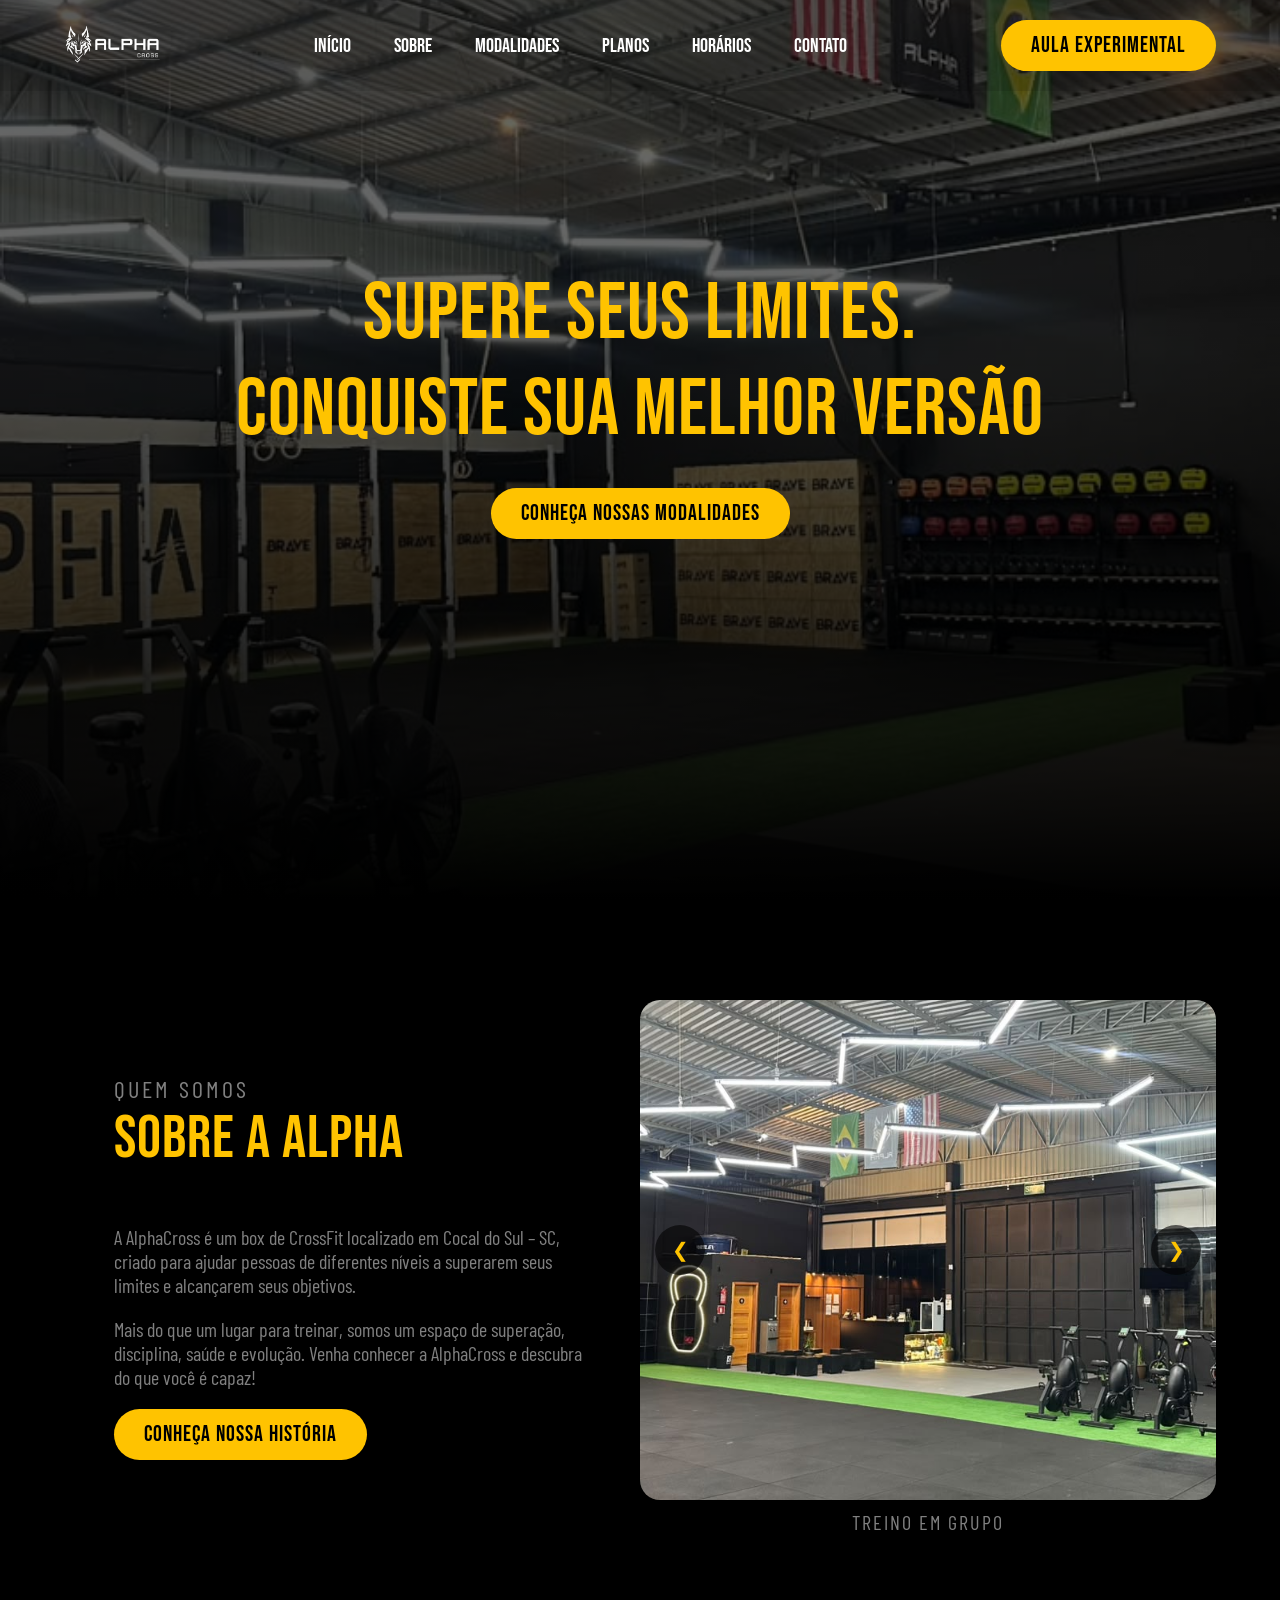
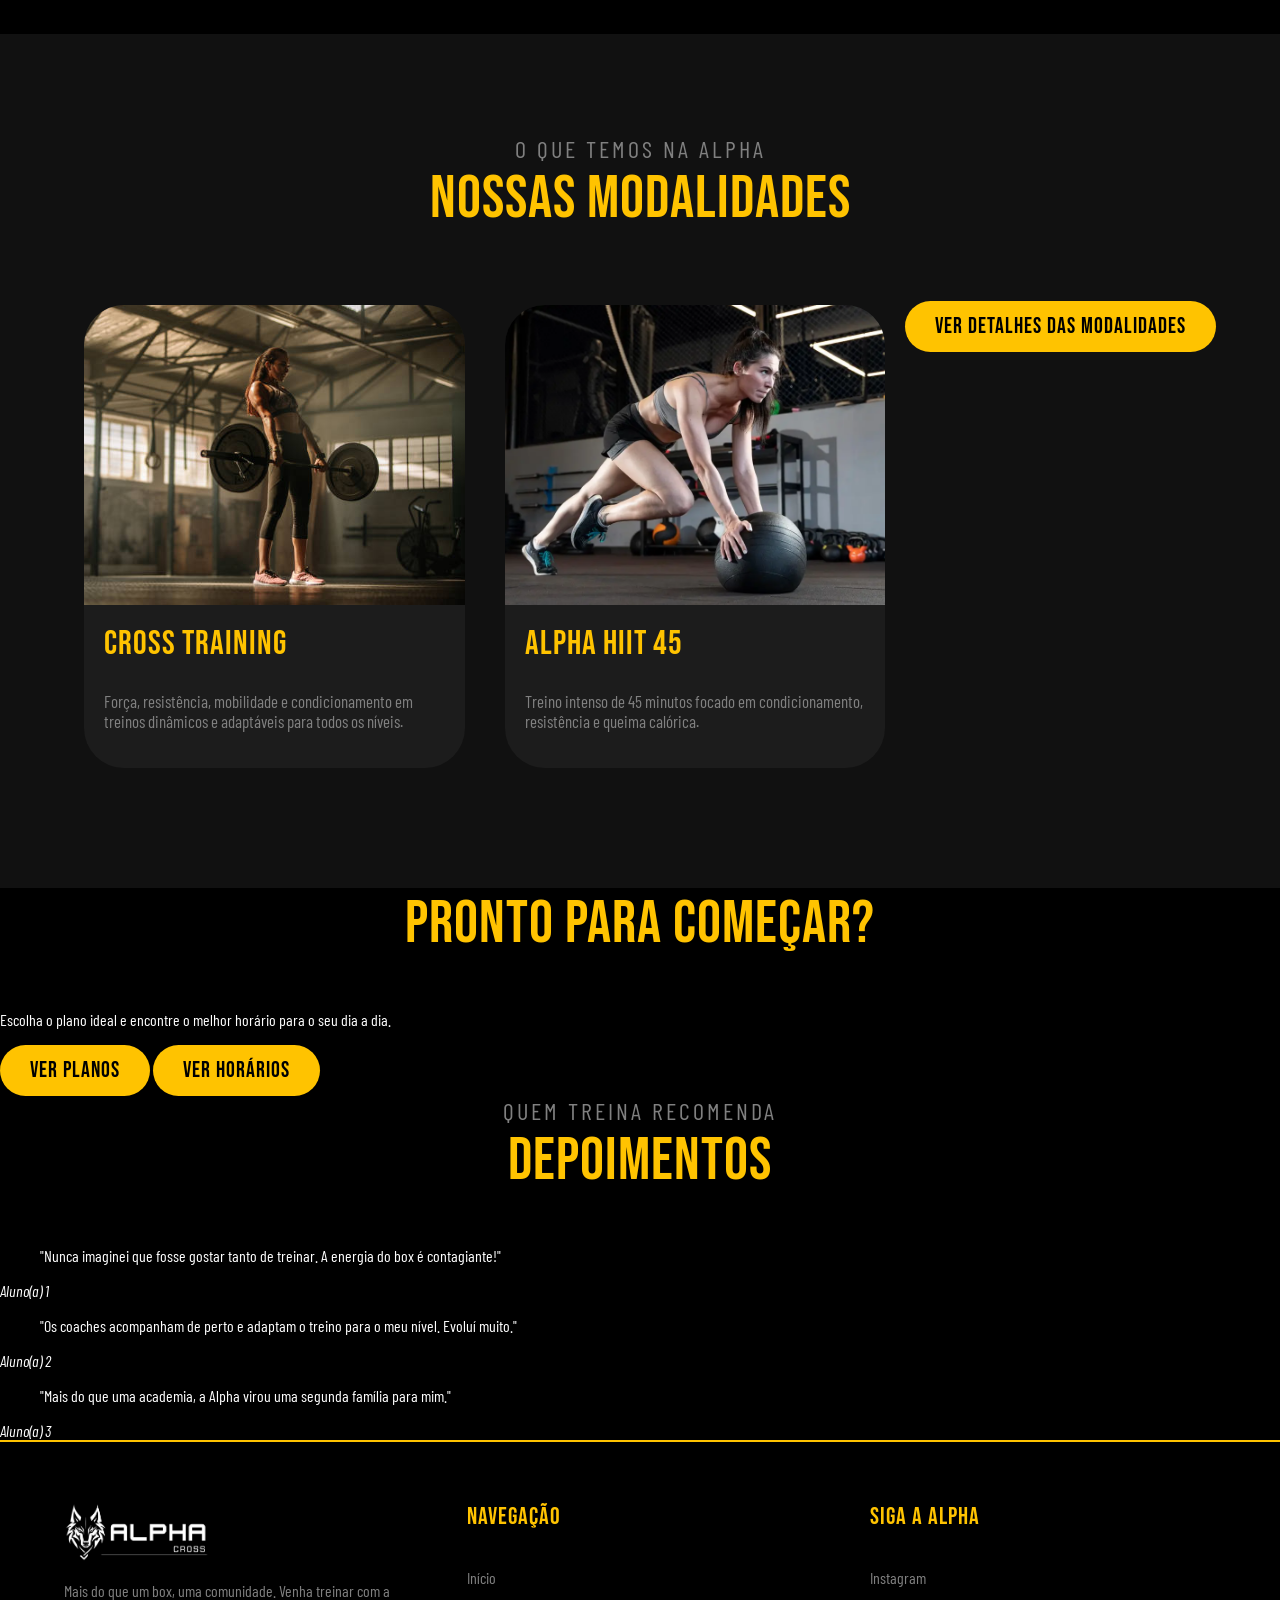
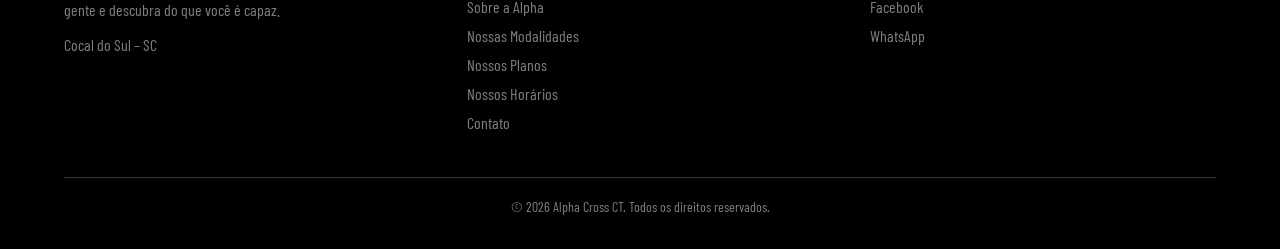
==== index.html @ 64b94502 "Atualização e criação das paginas HTML Atualização e criação das paginas HTML" ====
<!DOCTYPE html>
<html lang="pt-BR">
    <head>
        <!-- ALTERAÇÃO: charset passou a ser a 1ª linha do head, o navegador precisa saber a codificação antes de ler qualquer texto -->
        <meta charset="UTF-8">
        <!-- ALTERAÇÃO: viewport adicionado, sem ele o celular finge ser uma tela de computador e o @media não funciona -->
        <meta name="viewport" content="width=device-width, initial-scale=1.0">
        <title>Alpha Cross CT</title>
        <meta name="author" content="Jonathan Jesus, Cassio , Laura">
        <meta name="description" content="Site Alpha Cross">
        <link rel="icon" href="img/favicon-16x16.png" type="image/x-icon">
        <!-- ALTERAÇÃO: link do Google Fonts adicionado, antes as fontes Barlow Condensed e Bebas Neue não eram carregadas -->
        <link href="https://fonts.googleapis.com/css2?family=Barlow+Condensed:wght@400;600;700&family=Bebas+Neue&display=swap" rel="stylesheet">
        <!-- ALTERAÇÃO: style.css (comum a todas as páginas) + index.css (só desta página), os dois na pasta css/ -->
        <link rel="stylesheet" href="css/style.css">
        <link rel="stylesheet" href="css/index.css">
    </head>
    <body>
        <!-- ALTERAÇÃO: o header e o footer são iguais em todas as páginas (só muda a classe "ativo" no menu).
             Quando mudar algo neles, tem que mudar em todos os arquivos .html -->
        <header>
            <!-- ALTERAÇÃO: href="" trocado por index.html (link vazio só recarregava a página) e alt preenchido para acessibilidade -->
            <a href="index.html"><img src="img/logo-alpha-cross-branca.png" alt="Logo Alpha Cross"></a>
            <!-- ALTERAÇÃO: botão do menu hambúrguer (&#9776; é o símbolo ☰). Só aparece no celular, quem abre e fecha o menu é o js/script.js -->
            <button id="btnMenu">&#9776;</button>
            <!-- ALTERAÇÃO: os links agora levam para as páginas separadas (antes eram #sobre, #planos... na mesma página) -->
            <nav>
                <a href="index.html" class="ativo">Início</a>
                <a href="sobre.html">Sobre</a>
                <a href="modalidades.html">Modalidades</a>
                <a href="planos.html">Planos</a>
                <a href="horarios.html">Horários</a>
                <a href="contato.html">Contato</a>
            </nav>
            <!-- ALTERAÇÃO: adicionada a classe "botao" para todos os botões do site terem o mesmo visual -->
            <a id="chamada1" class="botao" href="https://wa.me/5548999415643" target="_blank">Aula experimental</a>
        </header>
        <main>
            <section id="topo">
                <h1>Supere seus limites.<br>Conquiste sua melhor versão</h1>
                <!-- ALTERAÇÃO: href="" trocado pela página de modalidades e adicionada a classe "botao" -->
                <a class="botao" href="modalidades.html">Conheça nossas modalidades</a>
            </section>

            <section id="sobre">
                <article>
                    <!-- ALTERAÇÃO: <a> sem href virou <span>, link que não leva a lugar nenhum é erro de semântica -->
                    <span class="sub">Quem Somos</span>
                    <h2 class="titulo">Sobre a Alpha</h2>
                    <p>A AlphaCross é um box de CrossFit localizado em Cocal do Sul – SC, criado para ajudar pessoas de diferentes níveis a superarem seus limites e alcançarem seus objetivos.</p>
                    <p>Mais do que um lugar para treinar, somos um espaço de superação, disciplina, saúde e evolução. Venha conhecer a AlphaCross e descubra do que você é capaz!</p>
                    <!-- ALTERAÇÃO: na página inicial fica só um resumo, o botão leva para a página completa do Sobre -->
                    <a class="botao" href="sobre.html">Conheça nossa história</a>
                </article>
                <!-- ALTERAÇÃO: carrossel virou <figure> (tag semântica para imagens) e passou a ser controlado pelo js/carrossel.js.
                     Agora tem uma imagem só (moldura), que o JS troca, botões de voltar/avançar e uma legenda (figcaption) -->
                <figure id="carrossel">
                    <img id="moldura" src="img/fotos-box/imagem3.jpeg" alt="Foto do box Alpha Cross">
                    <button id="btnVoltar">&#10094;</button>
                    <button id="btnAvancar">&#10095;</button>
                    <figcaption id="legenda">Treino em grupo</figcaption>
                </figure>
            </section>

            <!-- ALTERAÇÃO: classes "grade" (cards lado a lado) e "cinza" (fundo alternado), que ficam no style.css -->
            <section id="modalidades" class="grade cinza">
                <span class="sub">O que temos na Alpha</span>
                <h2 class="titulo">Nossas Modalidades</h2>
                <!-- ALTERAÇÃO: cada card virou <article class="card"> direto dentro da section (antes era article > section).
                     O article é um conteúdo independente, então é a tag certa para cada card -->
                <article class="card">
                    <img src="img/fotos-teste/CrossFit.jpg" alt="Aula de Cross Training">
                    <!-- ALTERAÇÃO: corrigido "CrossTraning" para "Cross Training" -->
                    <h3>Cross Training</h3>
                    <p>Força, resistência, mobilidade e condicionamento em treinos dinâmicos e adaptáveis para todos os níveis.</p>
                </article>
                <article class="card">
                    <img src="img/fotos-teste/CrossTraining.webp" alt="Aula de Alpha Hiit 45">
                    <!-- ALTERAÇÃO: nome padronizado como "Alpha Hiit 45" (estava "Hit 45", "Hiit 45" e "CrossHit") - confirmar com os donos -->
                    <h3>Alpha Hiit 45</h3>
                    <p>Treino intenso de 45 minutos focado em condicionamento, resistência e queima calórica.</p>
                </article>
                <!-- ALTERAÇÃO: botão para a página completa de modalidades -->
                <p><a class="botao" href="modalidades.html">Ver detalhes das modalidades</a></p>
            </section>

            <!-- ALTERAÇÃO: as seções completas de Planos e Horários foram para planos.html e horarios.html.
                 Aqui ficou só uma chamada com botões para essas páginas -->
            <section id="chamada">
                <h2 class="titulo">Pronto para começar?</h2>
                <p>Escolha o plano ideal e encontre o melhor horário para o seu dia a dia.</p>
                <a class="botao" href="planos.html">Ver planos</a>
                <a class="botao botao-borda" href="horarios.html">Ver horários</a>
            </section>

            <!-- ALTERAÇÃO: seção nova de depoimentos de alunos (textos provisórios, trocar pelos reais).
                 <blockquote> é a tag semântica para citação, e <cite> para o autor da citação -->
            <section id="depoimentos" class="grade cinza">
                <span class="sub">Quem treina recomenda</span>
                <h2 class="titulo">Depoimentos</h2>
                <article class="card">
                    <blockquote>"Nunca imaginei que fosse gostar tanto de treinar. A energia do box é contagiante!"</blockquote>
                    <cite>Aluno(a) 1</cite>
                </article>
                <article class="card">
                    <blockquote>"Os coaches acompanham de perto e adaptam o treino para o meu nível. Evoluí muito."</blockquote>
                    <cite>Aluno(a) 2</cite>
                </article>
                <article class="card">
                    <blockquote>"Mais do que uma academia, a Alpha virou uma segunda família para mim."</blockquote>
                    <cite>Aluno(a) 3</cite>
                </article>
            </section>
        </main>
        <!-- ALTERAÇÃO: footer reorganizado em 3 colunas (section) + linha de direitos autorais.
             Os article viraram section porque são partes do rodapé, e não conteúdos independentes -->
        <footer>
            <section>
                <!-- ALTERAÇÃO: a <img> estava vazia, agora mostra a logo -->
                <img src="img/logo-alpha-cross-branca.png" alt="Logo Alpha Cross">
                <!-- ALTERAÇÃO: texto provisório no lugar de "Mensagem do Box", trocar depois pelo texto dos donos -->
                <p>Mais do que um box, uma comunidade. Venha treinar com a gente e descubra do que você é capaz.</p>
                <p>Cocal do Sul – SC</p>
            </section>
            <section>
                <nav>
                    <h4>Navegação</h4>
                    <!-- ALTERAÇÃO: links apontando para as páginas separadas -->
                    <a href="index.html">Início</a>
                    <a href="sobre.html">Sobre a Alpha</a>
                    <a href="modalidades.html">Nossas Modalidades</a>
                    <a href="planos.html">Nossos Planos</a>
                    <a href="horarios.html">Nossos Horários</a>
                    <a href="contato.html">Contato</a>
                </nav>
            </section>
            <section>
                <h4>Siga a Alpha</h4>
                <a href="https://www.instagram.com/alphacross_ct/" target="_blank">Instagram</a>
                <!-- ALTERAÇÃO: adicionado target="_blank" no Facebook e no WhatsApp para abrirem em nova aba, igual ao Instagram -->
                <a href="https://www.facebook.com/profile.php?id=61576485325156" target="_blank">Facebook</a>
                <a href="https://wa.me/5548999415643" target="_blank">WhatsApp</a>
            </section>
            <!-- ALTERAÇÃO: linha de direitos autorais no final do site -->
            <p id="copyright">&copy; 2026 Alpha Cross CT. Todos os direitos reservados.</p>
        </footer>
        <!-- ALTERAÇÃO: scripts colocados no final do body para o HTML carregar antes do JS.
             script.js = funções de todas as páginas (menu e header) / carrossel.js = só desta página -->
        <script src="js/script.js"></script>
        <script src="js/carrossel.js"></script>
    </body>
</html>
---- css/style.css ----
@charset "utf-8";

/* ALTERAÇÃO (geral): a cor "yellow" (amarelo puro, cor de marca-texto) foi trocada
   em todo o arquivo por #FFC300, um amarelo-ouro que passa um visual mais profissional */

* {
    box-sizing: border-box;/* Faz o padding e a borda ficarem DENTRO da largura definida,
   evitando que os elementos passem do tamanho da tela */
}

body{
    background-color: black;
    color: white;
    /* ALTERAÇÃO: a fonte foi declarada só aqui no body (antes era repetida no h2, h3, a e p).
       Os elementos filhos herdam a fonte do pai, então basta declarar uma vez */
    font-family: "Barlow Condensed", sans-serif;
    margin: 0; /* ALTERAÇÃO: tira a margem branca que o navegador coloca em volta da página */
}

/* ALTERAÇÃO: títulos passaram a usar a Bebas Neue (fonte de título) e os textos continuam
   com a Barlow Condensed. É a combinação clássica de sites de academia */
h1, h2, h3, h4 {
    font-family: "Bebas Neue", sans-serif;
    font-weight: normal; /* a Bebas Neue já é grossa, o negrito padrão dos títulos deixaria borrada */
    letter-spacing: 1px;
}

header {
    position: fixed;
    top: 0;
    width: 100%;
    z-index: 1000;   /* fica por cima dos outros elementos */
    background-color: rgba(0,0,0, 0.1);
    display: flex;
    justify-content: space-between;/* joga o 1º item na esquerda, o último na direita e o do meio no centro */
    padding: 20px 5%;
    align-items: center;
    /* ALTERAÇÃO: o "animation-timeline: scroll()" foi removido porque não funciona no Firefox.
       Agora o js/script.js coloca a classe "rolando" quando a página desce,
       e o transition faz o fundo escurecer suavemente (em 0.3 segundos) */
    transition: background-color 0.3s;
}
/* ALTERAÇÃO: classe colocada pelo JS quando a página é rolada (substitui o @keyframes header-some) */
header.rolando {
    background-color: rgba(0,0,0, 0.9);   /* fundo quase preto (90%) */
}
header img {
    height: 40px;
    width: auto;
}
header nav a {
    text-decoration: none;
    font-family: "Bebas Neue", sans-serif;
    font-size: 20px;
    color: white;
    padding-left: 20px;
    padding-right: 20px;
}
/* ALTERAÇÃO: link do menu fica amarelo ao passar o mouse */
header nav a:hover {
    color: #FFC300;
}
/* ALTERAÇÃO: botão do menu hambúrguer, escondido no computador (só aparece no @media do celular) */
#btnMenu {
    display: none;
    background: none;
    border: none;
    color: #FFC300;
    font-size: 30px;
    cursor: pointer;
}

h1 {
    font-size: 80px; /* ALTERAÇÃO: era 50px, pequeno demais para o título principal */
    text-transform: uppercase;   /* deixa tudo em maiúsculo */
    color: #FFC300;
    margin-bottom: 30px;
}
.sub {
    display: block; /* ALTERAÇÃO: o span ocupa a linha inteira, para poder ser centralizado */
    text-align: center; /* ALTERAÇÃO: títulos das seções centralizados, antes cada seção tinha um alinhamento */
    font-size: 24px;
    color: gray; /* ALTERAÇÃO: subtítulo em cinza para não competir com o título amarelo */
    text-transform: uppercase;
    letter-spacing: 3px;
}
.titulo{
    text-align: center; /* ALTERAÇÃO: títulos das seções centralizados */
    font-size: 60px;
    text-transform: uppercase;   /* deixa tudo em maiúsculo */
    color: #FFC300;
    margin-top: 0;
}
.lema {
    display: block;              /* fica sozinho na linha */
    color: gray;
    text-transform: uppercase;
    letter-spacing: 2px;         /* espaço entre as letras */
}

/* ALTERAÇÃO: classe única para TODOS os botões do site. Substitui o .acao, o #chamada1,
   o "#topo a" e o "#sobre article a:last-child", que tinham tamanhos e cantos diferentes */
.botao {
    display: inline-block;
    background-color: #FFC300;
    color: black;
    font-family: "Bebas Neue", sans-serif;
    font-size: 22px;
    letter-spacing: 1px;
    text-decoration: none;
    padding: 12px 30px;
    border-radius: 30px;
    transition: background-color 0.3s; /* a cor muda suavemente no hover */
}
.botao:hover {
    background-color: white;
}

#topo{
    padding-top: 200px;   /* empurra só o texto, a foto começa lá em cima */
    /* ALTERAÇÃO: o "../" foi adicionado porque o CSS agora está na pasta css/, então precisa sair dela para achar a pasta img/ */
    background-image: linear-gradient(rgba(0, 0, 0, 0.6) 30%, rgba(0, 0, 0, 1)), url(../img/fotos-box/imagem1.jpeg);
    background-size: cover;        /* a imagem cobre a seção toda */
    background-position: center;   /* centraliza a imagem */
    background-repeat: no-repeat;  /* não repete a imagem */
    height: 100vh;                 /* seção com a altura da tela inteira */

    text-align: center;
}

#sobre {
    padding: 100px 5%;
    flex-direction: row;
    display: flex;
    justify-content: space-around;
    align-items: center; /* ALTERAÇÃO: texto e carrossel ficam alinhados pelo meio */
    background-color: black;
}
#sobre article p{
    font-size: 20px;
    color: gray;
}
/* ALTERAÇÃO: no Sobre o título fica à esquerda, porque o texto está em coluna ao lado do carrossel */
#sobre .sub, #sobre .titulo {
    text-align: left;
}
#sobre article {
    width: 50%;
    padding: 50px 50px;
}

/* ALTERAÇÃO: carrossel refeito, a troca das fotos agora é feita no js/carrossel.js
   (antes era só CSS, com overflow-x e scroll-snap) */
#carrossel{
    width: 50%;
    margin: 0;              /* a tag figure vem com margem por padrão, aqui tiramos */
    position: relative;     /* serve de referência para posicionar os botões em cima da foto */
}
#moldura {
    width: 100%;
    height: 500px;
    object-fit: cover;  /* a imagem cobre o espaço definido, cortando o que passar */
    border-radius: 20px;
    display: block;     /* tira o espacinho que fica embaixo da imagem */
}
#carrossel button {
    position: absolute;     /* o botão "flutua" em cima da foto */
    top: 250px;             /* metade da altura da foto (500px / 2) */
    margin-top: -25px;      /* sobe metade da altura do botão, para ficar bem no meio */
    width: 50px;
    height: 50px;
    border: none;
    border-radius: 50%;     /* deixa o botão redondo */
    background-color: rgba(0, 0, 0, 0.6);
    color: #FFC300;
    font-size: 20px;
    cursor: pointer;        /* mostra a "mãozinha" ao passar o mouse */
}
#carrossel button:hover {
    background-color: #FFC300;
    color: black;
}
#btnVoltar {
    left: 15px;
}
#btnAvancar {
    right: 15px;
}
#legenda {
    text-align: center;
    color: gray;
    font-size: 20px;
    text-transform: uppercase;
    letter-spacing: 2px;
    padding-top: 10px;
}

/* ALTERAÇÃO: Modalidades e Planos: os cards (article) ficam lado a lado direto dentro da section.
   O flex-wrap deixa quebrar a linha, e o subtítulo e o título ocupam 100% da largura
   para ficarem sozinhos em cima dos cards (mesma ideia usada em #horarios) */
#modalidades, #planos {
    display: flex;
    flex-wrap: wrap;
    justify-content: space-around;
}
#modalidades .sub, #modalidades .titulo,
#planos .sub, #planos .titulo {
    width: 100%;
}

/* ALTERAÇÃO: efeito de hover nos cards, o card sobe 5px quando o mouse passa por cima.
   O transition faz o movimento ser suave em vez de "pular" */
#modalidades article, #planos article {
    transition: transform 0.3s;
}
#modalidades article:hover, #planos article:hover {
    transform: translateY(-5px);
}

#modalidades {
    padding: 100px 5%;
    background-color: #111; /* ALTERAÇÃO: seções alternam entre preto e cinza escuro para separar visualmente */
    color: white;
}
#modalidades article {
    margin: 20px;
    background-color: #1c1c1c;
    border-radius: 40px;
    flex: 1; /*Faz os cards ficarem do mesmo tamanho*/
    overflow: hidden;   /* corta a foto nos cantos arredondados do card */
}
#modalidades article h3{
    font-size: 34px;
    color: #FFC300;
    padding: 5px 20px;
    margin: 10px 0 0 0;
}
#modalidades article p {
    font-size: 17px;
    color: gray;
    padding: 5px 20px 20px 20px;
}
#modalidades article img{
    width: 100%;
    height: 300px;
    object-fit: cover; /* ALTERAÇÃO: as duas fotos ficam com a mesma altura, cortando o excesso */
}
#planos {
    padding: 100px 5%;
    background-color: black;
}
#planos article {
    margin: 10px;
    background-color: #1c1c1c;
    border-radius: 40px;
    flex: 1; /*Faz os cards ficarem do mesmo tamanho*/
    text-align: center;
    padding-bottom: 20px;
}
#planos article h3 {
    font-size: 34px;
    color: #FFC300;
    padding: 5px 20px ;
    border: 1px solid #FFC300;
    border-radius: 20px;
    margin: 20px;
}
#planos article p {
    font-size: 17px;
    padding: 5px 20px;
}
#horarios {
    padding: 100px 5%;
    background-color: #111; /* ALTERAÇÃO: seções alternam entre preto e cinza escuro */
}
#horarios article{
    display: flex;
    flex-wrap:wrap;
}
/* ALTERAÇÃO: seletor trocado de h2 para h3, acompanhando a correção dos títulos no HTML */
#horarios article h3{
    width: 100%;
    font-size: 34px;
    color: #FFC300;
    text-align: center;
}
#horarios article section{
    flex-direction:column;
    text-align: center;
    margin: 10px auto;
    width: 40%;
    height: 200px;
    border: 2px solid #FFC300;
    border-radius: 20px;
}
#horarios article section ul {
    list-style: none;
    padding: 0;
}

/* ALTERAÇÃO: estilo do rodapé (antes não tinha nenhum). 3 colunas lado a lado + linha de direitos */
footer {
    display: flex;
    flex-wrap: wrap;
    justify-content: space-between;
    padding: 60px 5% 20px 5%;
    background-color: black;
    border-top: 2px solid #FFC300;
}
footer section {
    width: 30%;
}
footer img {
    height: 60px;
    width: auto;
}
footer p {
    color: gray;
}
footer h4 {
    font-size: 24px;
    color: #FFC300;
    margin-top: 0;
}
footer a {
    display: block; /* cada link em uma linha */
    color: gray;
    text-decoration: none;
    padding: 5px 0;
}
footer a:hover {
    color: #FFC300;
}
#copyright {
    width: 100%;           /* ocupa a linha toda, ficando embaixo das 3 colunas */
    text-align: center;
    font-size: 14px;
    border-top: 1px solid #333;
    padding-top: 20px;
    margin-top: 40px;
}

/* Tablet
@media (max-width: 1024px) {
     seu código aqui
}

 Smartphone
@media (max-width: 480px) {
    seu código aqui
} */

@media screen and (max-width: 600px) {
    /* ALTERAÇÃO: removido o "body { background: yellow }", que era sobra de teste */

    /* ALTERAÇÃO: o header não vira mais coluna (cobria metade da tela).
       Agora fica logo na esquerda e botão ☰ na direita, e o menu abre por baixo */
    #btnMenu {
        display: block;
    }
    #chamada1 {
        display: none; /* esconde o botão "Aula experimental" para caber no celular */
    }
    header nav {
        display: none; /* menu escondido até clicar no ☰ */
        position: absolute;
        top: 100%;     /* começa logo abaixo do header */
        left: 0;
        width: 100%;
        background-color: rgba(0, 0, 0, 0.95);
        flex-direction: column;
        align-items: center;
        padding: 10px 0;
    }
    /* classe colocada pelo js/script.js quando clica no ☰ */
    header nav.aberto {
        display: flex;
    }
    header nav a {
        padding: 10px;
    }

    /* ALTERAÇÃO: ajustes básicos para o celular (os ajustes completos ficam para a etapa de responsividade) */
    h1 {
        font-size: 50px;
    }
    .titulo {
        font-size: 45px;
    }
    #sobre {
        flex-direction: column; /* texto em cima, carrossel embaixo */
    }
    #sobre article, #carrossel {
        width: 100%;
        padding: 0;
    }
    #modalidades article, #planos article {
        flex-basis: 100%; /* um card por linha */
    }
    #horarios article section {
        width: 100%;
    }
    footer section {
        width: 100%;
        margin-bottom: 20px;
    }
}
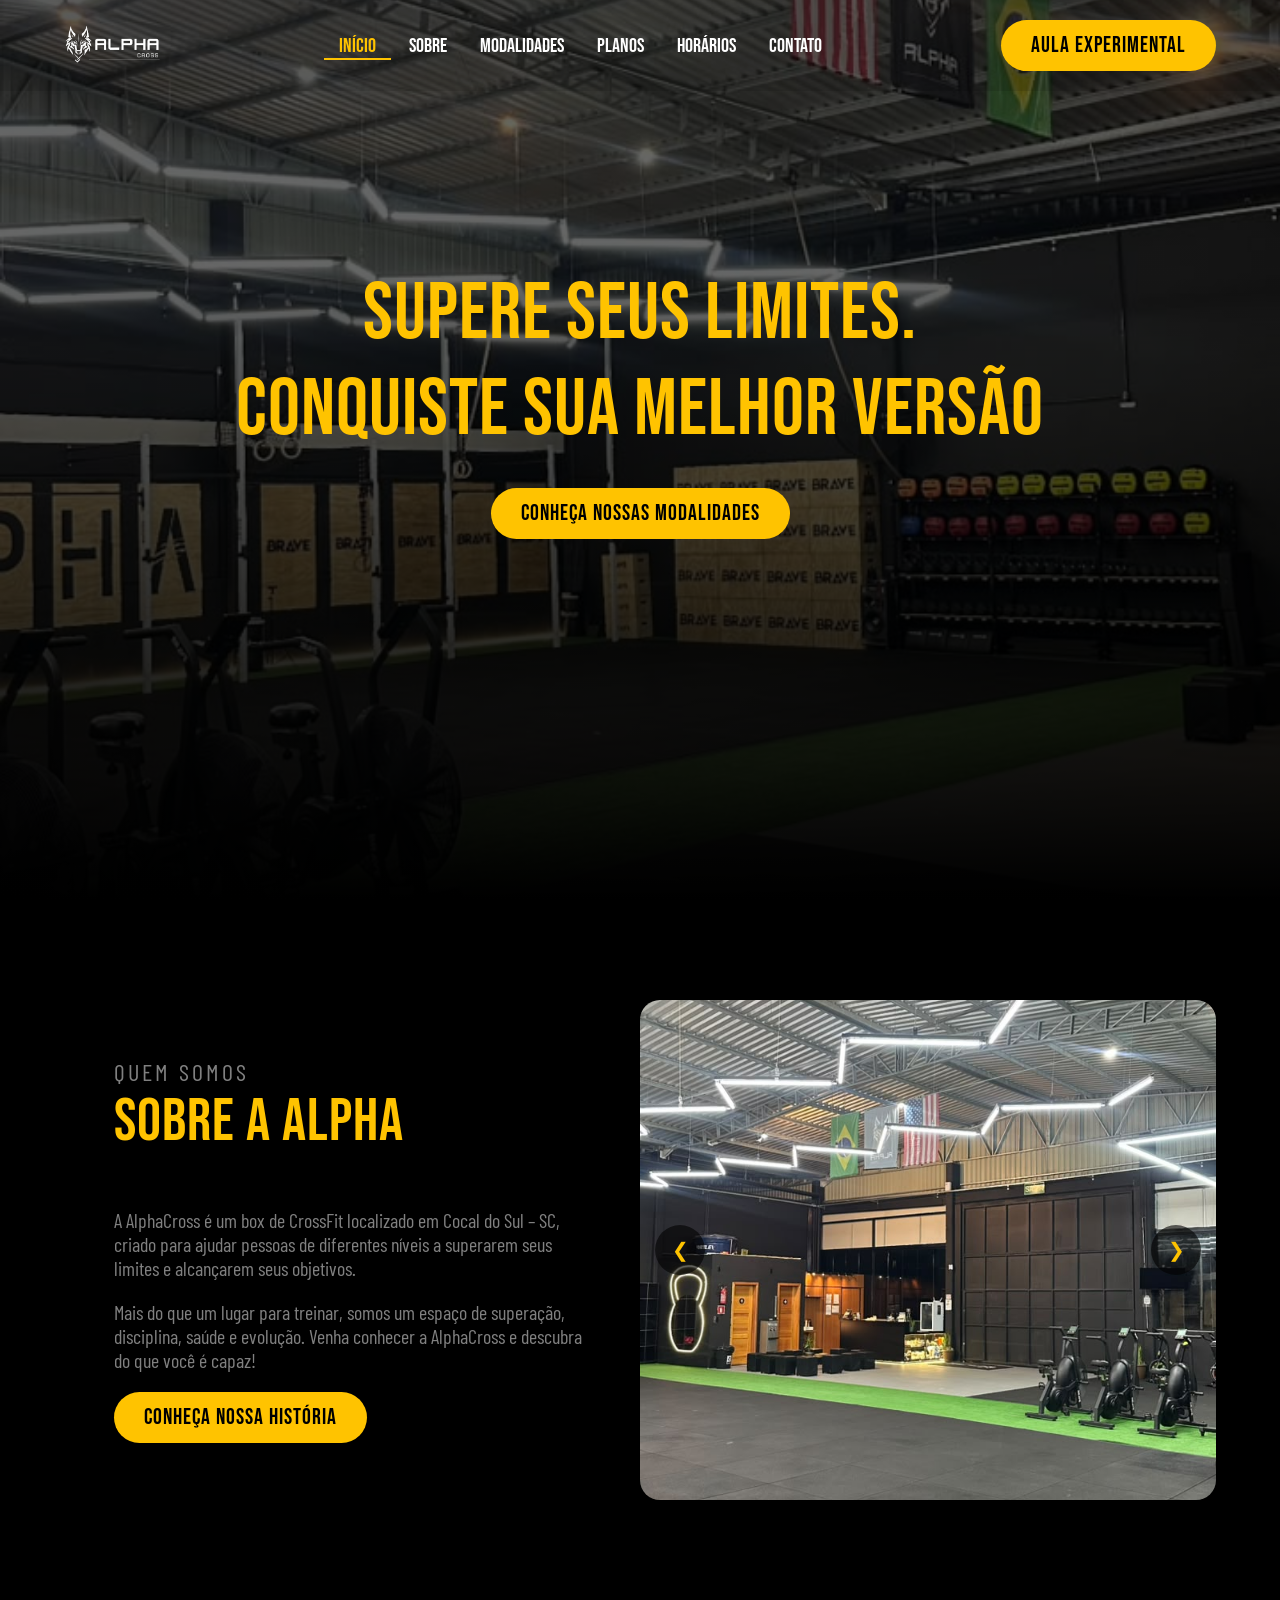
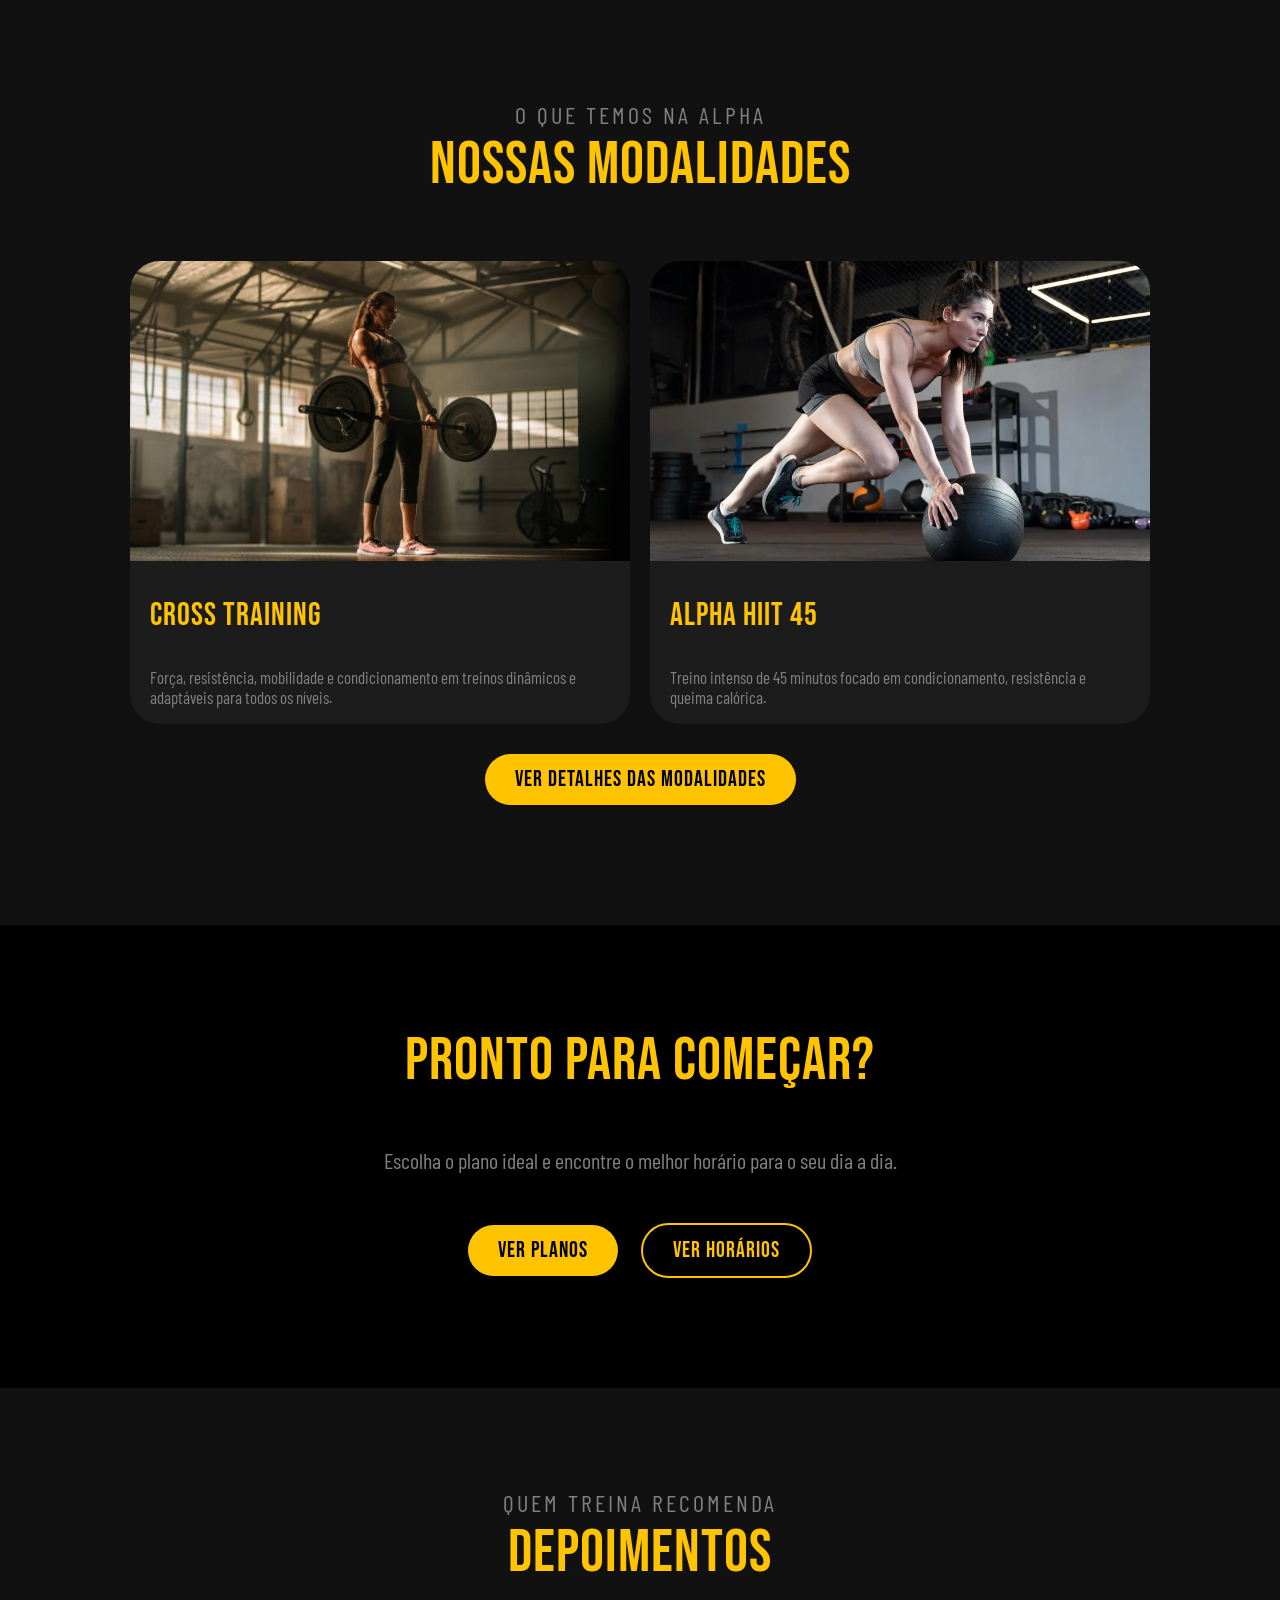
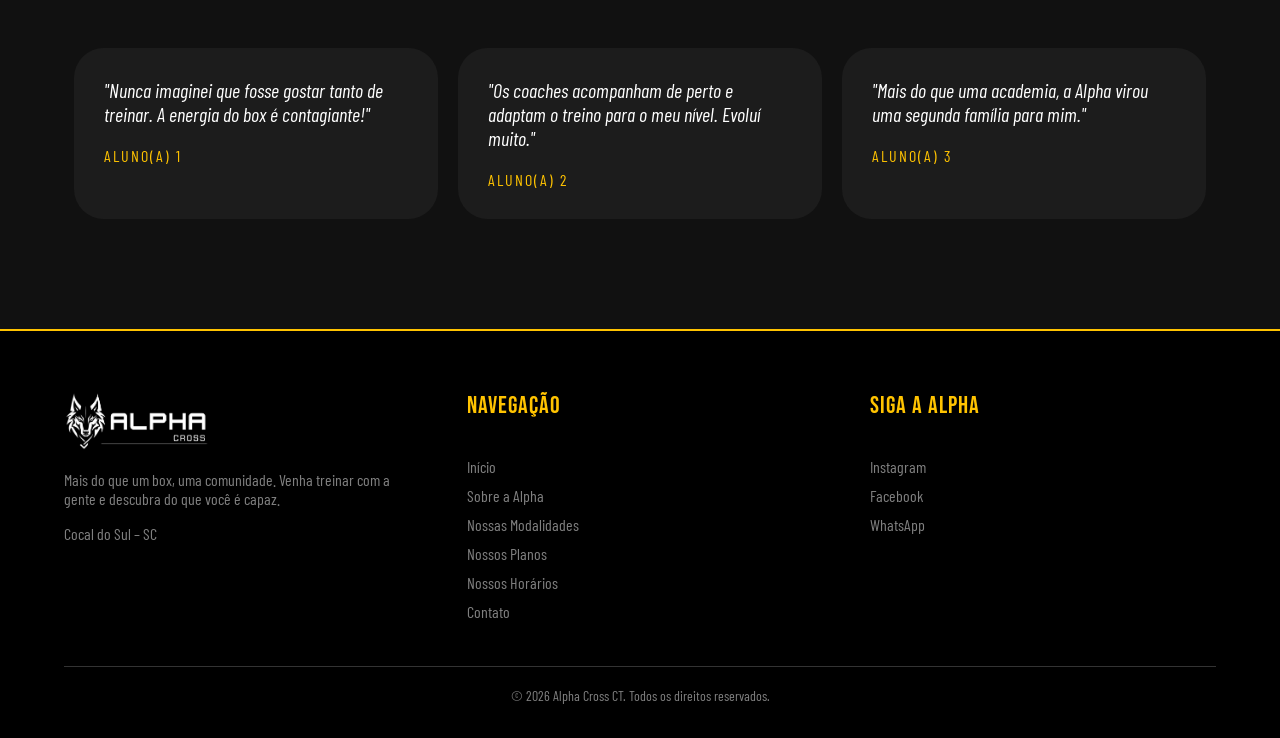
==== commit 81253923: "Retirada legenda carrossel" ====
--- a/index.html
+++ b/index.html
@@ -1,7 +1,6 @@
 <!DOCTYPE html>
 <html lang="pt-BR">
     <head>
-        <!-- ALTERAÇÃO: charset passou a ser a 1ª linha do head, o navegador precisa saber a codificação antes de ler qualquer texto -->
         <meta charset="UTF-8">
         <!-- ALTERAÇÃO: viewport adicionado, sem ele o celular finge ser uma tela de computador e o @media não funciona -->
         <meta name="viewport" content="width=device-width, initial-scale=1.0">
@@ -58,7 +57,6 @@
                     <img id="moldura" src="img/fotos-box/imagem3.jpeg" alt="Foto do box Alpha Cross">
                     <button id="btnVoltar">&#10094;</button>
                     <button id="btnAvancar">&#10095;</button>
-                    <figcaption id="legenda">Treino em grupo</figcaption>
                 </figure>
             </section>
 
@@ -116,9 +114,7 @@
              Os article viraram section porque são partes do rodapé, e não conteúdos independentes -->
         <footer>
             <section>
-                <!-- ALTERAÇÃO: a <img> estava vazia, agora mostra a logo -->
                 <img src="img/logo-alpha-cross-branca.png" alt="Logo Alpha Cross">
-                <!-- ALTERAÇÃO: texto provisório no lugar de "Mensagem do Box", trocar depois pelo texto dos donos -->
                 <p>Mais do que um box, uma comunidade. Venha treinar com a gente e descubra do que você é capaz.</p>
                 <p>Cocal do Sul – SC</p>
             </section>
--- a/css/style.css
+++ b/css/style.css
@@ -1,4 +1,8 @@
 @charset "utf-8";
+
+/* ALTERAÇÃO: este arquivo agora tem só o que é COMUM a todas as páginas
+   (header, footer, títulos, botões, cards e banner). O estilo específico de cada página
+   fica no seu próprio arquivo: index.css, sobre.css, modalidades.css, planos.css, horarios.css e contato.css */
 
 /* ALTERAÇÃO (geral): a cor "yellow" (amarelo puro, cor de marca-texto) foi trocada
    em todo o arquivo por #FFC300, um amarelo-ouro que passa um visual mais profissional */
@@ -53,14 +57,20 @@
     font-family: "Bebas Neue", sans-serif;
     font-size: 20px;
     color: white;
-    padding-left: 20px;
-    padding-right: 20px;
+    padding-left: 15px;
+    padding-right: 15px;
 }
 /* ALTERAÇÃO: link do menu fica amarelo ao passar o mouse */
 header nav a:hover {
     color: #FFC300;
 }
-/* ALTERAÇÃO: botão do menu hambúrguer, escondido no computador (só aparece no @media do celular) */
+/* ALTERAÇÃO: classe "ativo" marca no menu a página em que a pessoa está.
+   Ela é colocada direto no HTML de cada página, no link daquela página */
+header nav a.ativo {
+    color: #FFC300;
+    border-bottom: 2px solid #FFC300;
+}
+/* ALTERAÇÃO: botão do menu hambúrguer, escondido no computador (só aparece no @media) */
 #btnMenu {
     display: none;
     background: none;
@@ -110,192 +120,88 @@
     text-decoration: none;
     padding: 12px 30px;
     border-radius: 30px;
+    border: none;
+    cursor: pointer;
     transition: background-color 0.3s; /* a cor muda suavemente no hover */
 }
 .botao:hover {
     background-color: white;
 }
-
-#topo{
-    padding-top: 200px;   /* empurra só o texto, a foto começa lá em cima */
-    /* ALTERAÇÃO: o "../" foi adicionado porque o CSS agora está na pasta css/, então precisa sair dela para achar a pasta img/ */
-    background-image: linear-gradient(rgba(0, 0, 0, 0.6) 30%, rgba(0, 0, 0, 1)), url(../img/fotos-box/imagem1.jpeg);
-    background-size: cover;        /* a imagem cobre a seção toda */
-    background-position: center;   /* centraliza a imagem */
-    background-repeat: no-repeat;  /* não repete a imagem */
-    height: 100vh;                 /* seção com a altura da tela inteira */
-
-    text-align: center;
-}
-
-#sobre {
-    padding: 100px 5%;
-    flex-direction: row;
-    display: flex;
-    justify-content: space-around;
-    align-items: center; /* ALTERAÇÃO: texto e carrossel ficam alinhados pelo meio */
-    background-color: black;
-}
-#sobre article p{
-    font-size: 20px;
-    color: gray;
-}
-/* ALTERAÇÃO: no Sobre o título fica à esquerda, porque o texto está em coluna ao lado do carrossel */
-#sobre .sub, #sobre .titulo {
-    text-align: left;
-}
-#sobre article {
-    width: 50%;
-    padding: 50px 50px;
-}
-
-/* ALTERAÇÃO: carrossel refeito, a troca das fotos agora é feita no js/carrossel.js
-   (antes era só CSS, com overflow-x e scroll-snap) */
-#carrossel{
-    width: 50%;
-    margin: 0;              /* a tag figure vem com margem por padrão, aqui tiramos */
-    position: relative;     /* serve de referência para posicionar os botões em cima da foto */
-}
-#moldura {
-    width: 100%;
-    height: 500px;
-    object-fit: cover;  /* a imagem cobre o espaço definido, cortando o que passar */
-    border-radius: 20px;
-    display: block;     /* tira o espacinho que fica embaixo da imagem */
-}
-#carrossel button {
-    position: absolute;     /* o botão "flutua" em cima da foto */
-    top: 250px;             /* metade da altura da foto (500px / 2) */
-    margin-top: -25px;      /* sobe metade da altura do botão, para ficar bem no meio */
-    width: 50px;
-    height: 50px;
-    border: none;
-    border-radius: 50%;     /* deixa o botão redondo */
-    background-color: rgba(0, 0, 0, 0.6);
-    color: #FFC300;
-    font-size: 20px;
-    cursor: pointer;        /* mostra a "mãozinha" ao passar o mouse */
-}
-#carrossel button:hover {
+/* ALTERAÇÃO: variação do botão só com borda (usado quando tem dois botões lado a lado) */
+.botao-borda {
+    background-color: transparent;
+    color: #FFC300;
+    border: 2px solid #FFC300;
+}
+.botao-borda:hover {
     background-color: #FFC300;
     color: black;
 }
-#btnVoltar {
-    left: 15px;
-}
-#btnAvancar {
-    right: 15px;
-}
-#legenda {
-    text-align: center;
-    color: gray;
-    font-size: 20px;
-    text-transform: uppercase;
-    letter-spacing: 2px;
-    padding-top: 10px;
-}
-
-/* ALTERAÇÃO: Modalidades e Planos: os cards (article) ficam lado a lado direto dentro da section.
-   O flex-wrap deixa quebrar a linha, e o subtítulo e o título ocupam 100% da largura
-   para ficarem sozinhos em cima dos cards (mesma ideia usada em #horarios) */
-#modalidades, #planos {
+
+/* ALTERAÇÃO: classe para alternar o fundo das seções entre preto e cinza escuro,
+   assim dá para ver onde uma seção termina e a outra começa */
+.cinza {
+    background-color: #111;
+}
+
+/* ALTERAÇÃO: classe "grade" reaproveitada em todas as seções que têm cards lado a lado
+   (antes era uma regra para #modalidades e outra para #planos).
+   A section vira flex, o flex-wrap deixa quebrar a linha, e o subtítulo, o título e o parágrafo
+   de introdução ocupam 100% da largura para ficarem sozinhos em cima dos cards */
+.grade {
     display: flex;
     flex-wrap: wrap;
-    justify-content: space-around;
-}
-#modalidades .sub, #modalidades .titulo,
-#planos .sub, #planos .titulo {
+    justify-content: center;
+    padding: 100px 5%;
+}
+.grade .sub, .grade .titulo, .grade > p {
     width: 100%;
 }
-
-/* ALTERAÇÃO: efeito de hover nos cards, o card sobe 5px quando o mouse passa por cima.
-   O transition faz o movimento ser suave em vez de "pular" */
-#modalidades article, #planos article {
-    transition: transform 0.3s;
-}
-#modalidades article:hover, #planos article:hover {
-    transform: translateY(-5px);
-}
-
-#modalidades {
-    padding: 100px 5%;
-    background-color: #111; /* ALTERAÇÃO: seções alternam entre preto e cinza escuro para separar visualmente */
-    color: white;
-}
-#modalidades article {
-    margin: 20px;
-    background-color: #1c1c1c;
-    border-radius: 40px;
+.grade > p {
+    text-align: center;
+    color: gray;
+    font-size: 20px;
+}
+
+/* ALTERAÇÃO: estilo comum dos cards (article com a classe "card"), usado em várias páginas */
+.card {
     flex: 1; /*Faz os cards ficarem do mesmo tamanho*/
-    overflow: hidden;   /* corta a foto nos cantos arredondados do card */
-}
-#modalidades article h3{
-    font-size: 34px;
-    color: #FFC300;
-    padding: 5px 20px;
-    margin: 10px 0 0 0;
-}
-#modalidades article p {
-    font-size: 17px;
-    color: gray;
-    padding: 5px 20px 20px 20px;
-}
-#modalidades article img{
-    width: 100%;
-    height: 300px;
-    object-fit: cover; /* ALTERAÇÃO: as duas fotos ficam com a mesma altura, cortando o excesso */
-}
-#planos {
-    padding: 100px 5%;
-    background-color: black;
-}
-#planos article {
     margin: 10px;
     background-color: #1c1c1c;
-    border-radius: 40px;
-    flex: 1; /*Faz os cards ficarem do mesmo tamanho*/
+    border-radius: 30px;
+    overflow: hidden;   /* corta a foto nos cantos arredondados do card */
+    transition: transform 0.3s; /* o movimento do hover fica suave em vez de "pular" */
+}
+/* ALTERAÇÃO: efeito de hover, o card sobe 5px quando o mouse passa por cima */
+.card:hover {
+    transform: translateY(-5px);
+}
+.card h3 {
+    font-size: 32px;
+    color: #FFC300;
+    padding: 0 20px;
+}
+.card p {
+    font-size: 17px;
+    color: gray;
+    padding: 0 20px;
+}
+
+/* ALTERAÇÃO: banner do topo das páginas internas (Sobre, Modalidades, Planos...).
+   É uma versão menor do #topo da página inicial. Cada página troca a foto no seu próprio CSS */
+.banner {
+    padding: 180px 5% 80px 5%;
     text-align: center;
-    padding-bottom: 20px;
-}
-#planos article h3 {
-    font-size: 34px;
-    color: #FFC300;
-    padding: 5px 20px ;
-    border: 1px solid #FFC300;
-    border-radius: 20px;
-    margin: 20px;
-}
-#planos article p {
-    font-size: 17px;
-    padding: 5px 20px;
-}
-#horarios {
-    padding: 100px 5%;
-    background-color: #111; /* ALTERAÇÃO: seções alternam entre preto e cinza escuro */
-}
-#horarios article{
-    display: flex;
-    flex-wrap:wrap;
-}
-/* ALTERAÇÃO: seletor trocado de h2 para h3, acompanhando a correção dos títulos no HTML */
-#horarios article h3{
-    width: 100%;
-    font-size: 34px;
-    color: #FFC300;
-    text-align: center;
-}
-#horarios article section{
-    flex-direction:column;
-    text-align: center;
-    margin: 10px auto;
-    width: 40%;
-    height: 200px;
-    border: 2px solid #FFC300;
-    border-radius: 20px;
-}
-#horarios article section ul {
-    list-style: none;
-    padding: 0;
+    background-image: linear-gradient(rgba(0, 0, 0, 0.7), black), url(../img/fotos-box/imagem2.jpeg);
+    background-size: cover;
+    background-position: center;
+}
+.banner h1 {
+    margin: 0;
+}
+.banner p {
+    font-size: 22px;
+    color: #ccc;
 }
 
 /* ALTERAÇÃO: estilo do rodapé (antes não tinha nenhum). 3 colunas lado a lado + linha de direitos */
@@ -340,26 +246,16 @@
     margin-top: 40px;
 }
 
-/* Tablet
-@media (max-width: 1024px) {
-     seu código aqui
-}
-
- Smartphone
-@media (max-width: 480px) {
-    seu código aqui
-} */
-
-@media screen and (max-width: 600px) {
-    /* ALTERAÇÃO: removido o "body { background: yellow }", que era sobra de teste */
-
+/* ALTERAÇÃO: o menu vira hambúrguer a partir de 900px (e não 600px),
+   porque com 6 links o menu não cabe em telas de tablet */
+@media screen and (max-width: 900px) {
     /* ALTERAÇÃO: o header não vira mais coluna (cobria metade da tela).
        Agora fica logo na esquerda e botão ☰ na direita, e o menu abre por baixo */
     #btnMenu {
         display: block;
     }
     #chamada1 {
-        display: none; /* esconde o botão "Aula experimental" para caber no celular */
+        display: none; /* esconde o botão "Aula experimental" para caber na tela */
     }
     header nav {
         display: none; /* menu escondido até clicar no ☰ */
@@ -379,26 +275,18 @@
     header nav a {
         padding: 10px;
     }
-
-    /* ALTERAÇÃO: ajustes básicos para o celular (os ajustes completos ficam para a etapa de responsividade) */
+}
+
+@media screen and (max-width: 600px) {
+    /* ALTERAÇÃO: removido o "body { background: yellow }", que era sobra de teste */
     h1 {
         font-size: 50px;
     }
     .titulo {
         font-size: 45px;
     }
-    #sobre {
-        flex-direction: column; /* texto em cima, carrossel embaixo */
-    }
-    #sobre article, #carrossel {
-        width: 100%;
-        padding: 0;
-    }
-    #modalidades article, #planos article {
+    .card {
         flex-basis: 100%; /* um card por linha */
-    }
-    #horarios article section {
-        width: 100%;
     }
     footer section {
         width: 100%;
--- a/css/index.css
+++ b/css/index.css
@@ -0,0 +1,132 @@
+@charset "utf-8";
+
+/* ALTERAÇÃO: arquivo criado. Estilos usados SÓ na página inicial (index.html).
+   O que é comum a todas as páginas fica no style.css */
+
+#topo{
+    padding-top: 200px;   /* empurra só o texto, a foto começa lá em cima */
+    /* ALTERAÇÃO: o "../" foi adicionado porque o CSS agora está na pasta css/, então precisa sair dela para achar a pasta img/ */
+    background-image: linear-gradient(rgba(0, 0, 0, 0.6) 30%, rgba(0, 0, 0, 1)), url(../img/fotos-box/imagem1.jpeg);
+    background-size: cover;        /* a imagem cobre a seção toda */
+    background-position: center;   /* centraliza a imagem */
+    background-repeat: no-repeat;  /* não repete a imagem */
+    height: 100vh;                 /* seção com a altura da tela inteira */
+
+    text-align: center;
+}
+
+#sobre {
+    padding: 100px 5%;
+    flex-direction: row;
+    display: flex;
+    justify-content: space-around;
+    align-items: center; /* ALTERAÇÃO: texto e carrossel ficam alinhados pelo meio */
+    background-color: black;
+}
+#sobre article p{
+    font-size: 20px;
+    color: gray;
+}
+/* ALTERAÇÃO: no Sobre o título fica à esquerda, porque o texto está em coluna ao lado do carrossel */
+#sobre .sub, #sobre .titulo {
+    text-align: left;
+}
+#sobre article {
+    width: 50%;
+    padding: 50px 50px;
+}
+
+/* ALTERAÇÃO: carrossel refeito, a troca das fotos agora é feita no js/carrossel.js
+   (antes era só CSS, com overflow-x e scroll-snap) */
+#carrossel{
+    width: 50%;
+    margin: 0;              /* a tag figure vem com margem por padrão, aqui tiramos */
+    position: relative;     /* serve de referência para posicionar os botões em cima da foto */
+}
+#moldura {
+    width: 100%;
+    height: 500px;
+    object-fit: cover;  /* a imagem cobre o espaço definido, cortando o que passar */
+    border-radius: 20px;
+    display: block;     /* tira o espacinho que fica embaixo da imagem */
+}
+#carrossel button {
+    position: absolute;     /* o botão "flutua" em cima da foto */
+    top: 250px;             /* metade da altura da foto (500px / 2) */
+    margin-top: -25px;      /* sobe metade da altura do botão, para ficar bem no meio */
+    width: 50px;
+    height: 50px;
+    border: none;
+    border-radius: 50%;     /* deixa o botão redondo */
+    background-color: rgba(0, 0, 0, 0.6);
+    color: #FFC300;
+    font-size: 20px;
+    cursor: pointer;        /* mostra a "mãozinha" ao passar o mouse */
+}
+#carrossel button:hover {
+    background-color: #FFC300;
+    color: black;
+}
+#btnVoltar {
+    left: 15px;
+}
+#btnAvancar {
+    right: 15px;
+}
+/* ALTERAÇÃO: a parte comum dos cards foi para a classe .card no style.css,
+   aqui fica só o que é específico das modalidades */
+#modalidades article {
+    max-width: 500px; /* o card não fica largo demais em telas grandes */
+}
+#modalidades article img{
+    width: 100%;
+    height: 300px;
+    object-fit: cover; /* ALTERAÇÃO: as duas fotos ficam com a mesma altura, cortando o excesso */
+}
+
+/* ALTERAÇÃO: seção nova com chamada para as páginas de planos e horários */
+#chamada {
+    padding: 100px 5%;
+    text-align: center;
+}
+#chamada p {
+    font-size: 22px;
+    color: gray;
+    margin-bottom: 40px;
+}
+#chamada .botao {
+    margin: 10px;
+}
+
+/* ALTERAÇÃO: seção nova de depoimentos */
+#depoimentos article {
+    padding: 30px;
+}
+#depoimentos blockquote {
+    font-size: 20px;
+    font-style: italic;
+    margin: 0 0 20px 0;
+}
+#depoimentos cite {
+    color: #FFC300;
+    font-style: normal;
+    text-transform: uppercase;
+    letter-spacing: 2px;
+}
+
+@media screen and (max-width: 600px) {
+    /* ALTERAÇÃO: no celular o Sobre vira coluna (texto em cima, carrossel embaixo) */
+    #sobre {
+        flex-direction: column;
+    }
+    #sobre article, #carrossel {
+        width: 100%;
+        padding: 0;
+    }
+    #moldura {
+        height: 300px;
+    }
+    #carrossel button {
+        top: 150px; /* metade da nova altura da foto (300px / 2) */
+    }
+}
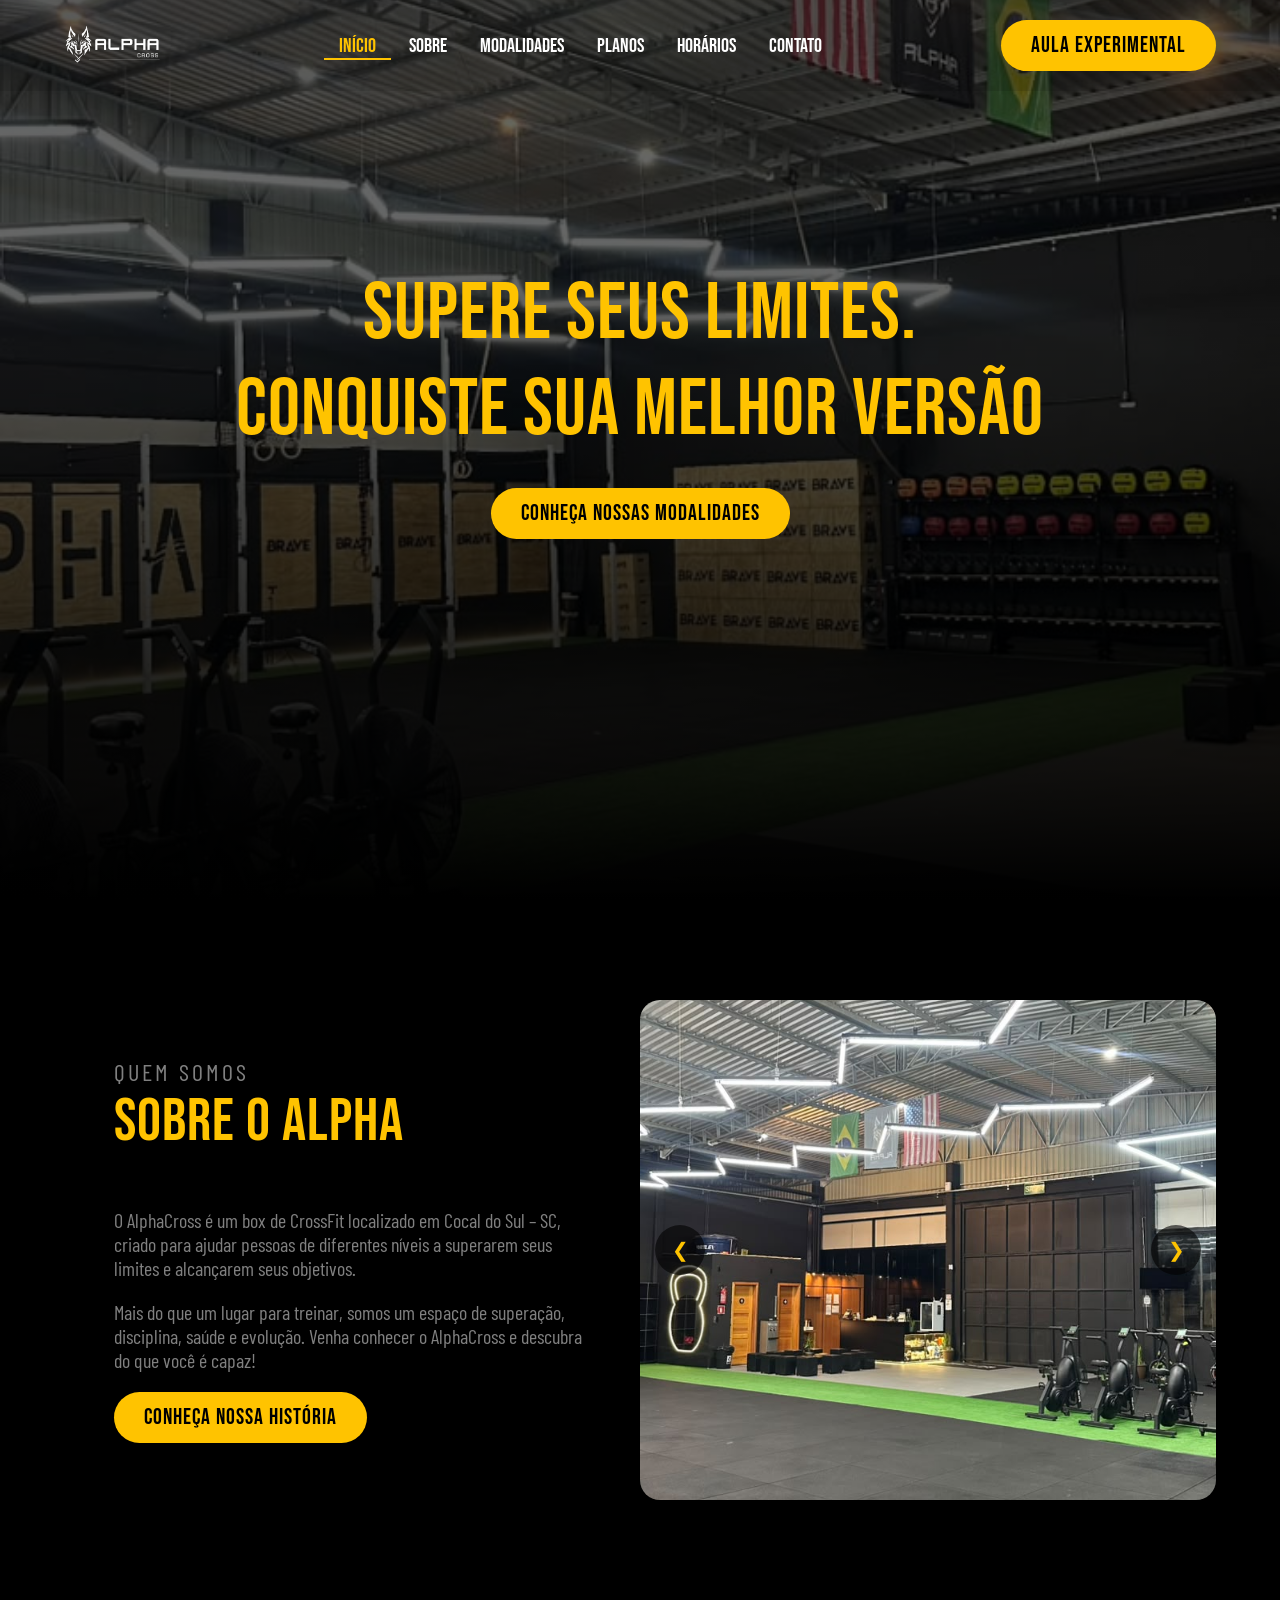
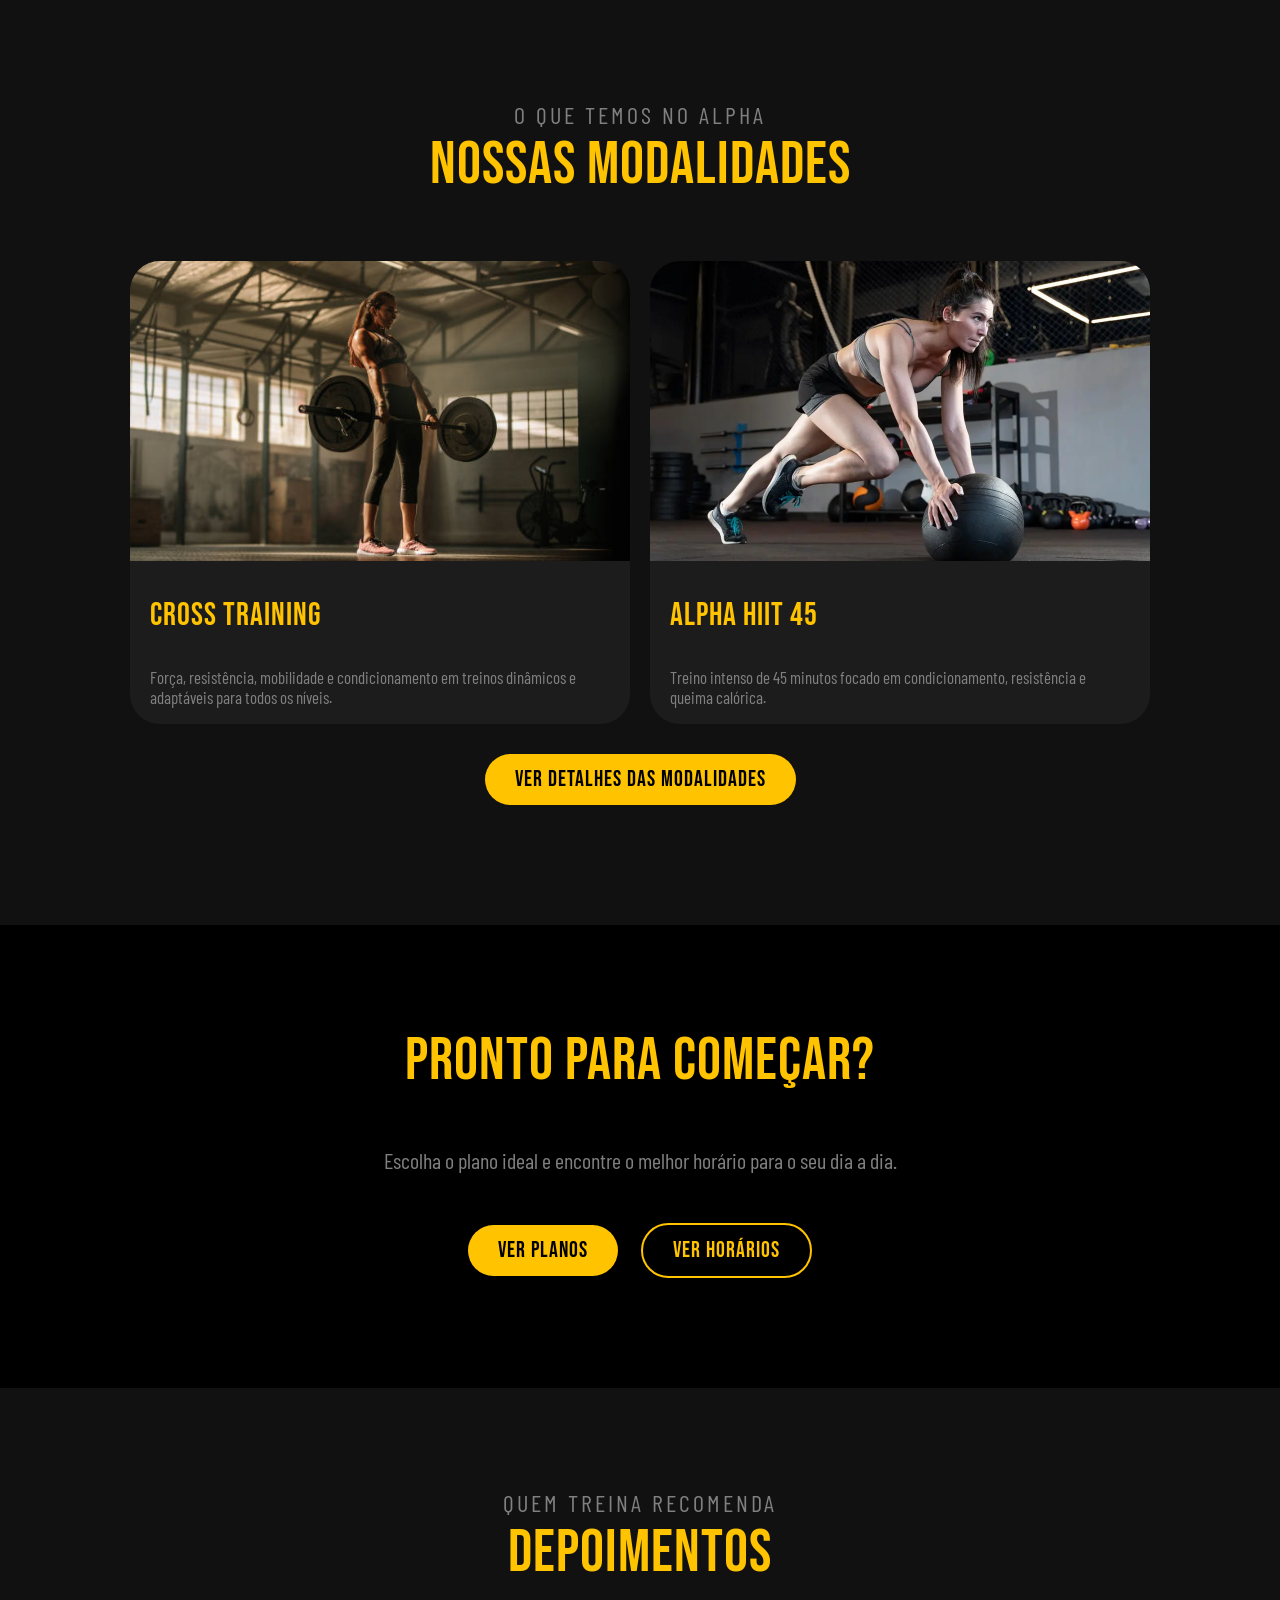
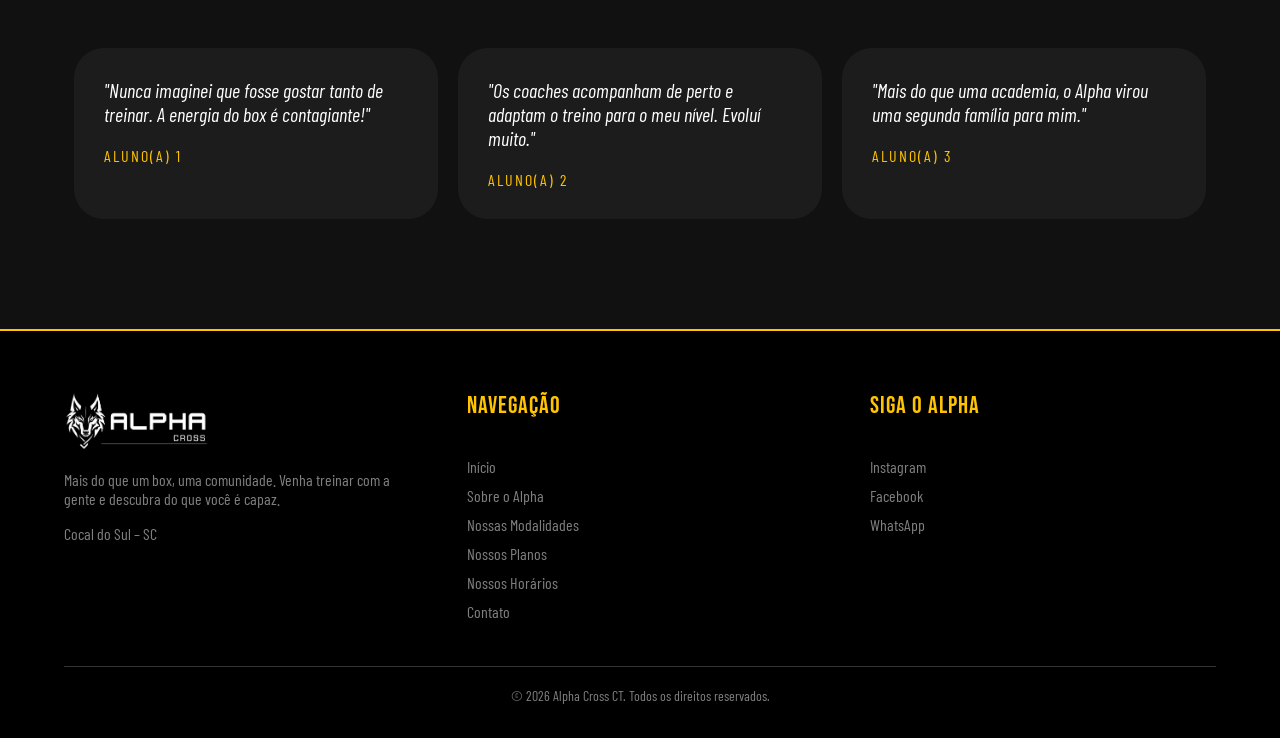
==== commit 5348d25f: "Correçoes no HTML" ====
--- a/index.html
+++ b/index.html
@@ -32,7 +32,7 @@
                 <a href="contato.html">Contato</a>
             </nav>
             <!-- ALTERAÇÃO: adicionada a classe "botao" para todos os botões do site terem o mesmo visual -->
-            <a id="chamada1" class="botao" href="https://wa.me/5548999415643" target="_blank">Aula experimental</a>
+            <a id="chamada1" class="botao" href="https://wa.me/5548998155379" target="_blank">Aula experimental</a>
         </header>
         <main>
             <section id="topo">
@@ -45,9 +45,9 @@
                 <article>
                     <!-- ALTERAÇÃO: <a> sem href virou <span>, link que não leva a lugar nenhum é erro de semântica -->
                     <span class="sub">Quem Somos</span>
-                    <h2 class="titulo">Sobre a Alpha</h2>
-                    <p>A AlphaCross é um box de CrossFit localizado em Cocal do Sul – SC, criado para ajudar pessoas de diferentes níveis a superarem seus limites e alcançarem seus objetivos.</p>
-                    <p>Mais do que um lugar para treinar, somos um espaço de superação, disciplina, saúde e evolução. Venha conhecer a AlphaCross e descubra do que você é capaz!</p>
+                    <h2 class="titulo">Sobre o Alpha</h2>
+                    <p>O AlphaCross é um box de CrossFit localizado em Cocal do Sul – SC, criado para ajudar pessoas de diferentes níveis a superarem seus limites e alcançarem seus objetivos.</p>
+                    <p>Mais do que um lugar para treinar, somos um espaço de superação, disciplina, saúde e evolução. Venha conhecer o AlphaCross e descubra do que você é capaz!</p>
                     <!-- ALTERAÇÃO: na página inicial fica só um resumo, o botão leva para a página completa do Sobre -->
                     <a class="botao" href="sobre.html">Conheça nossa história</a>
                 </article>
@@ -62,7 +62,7 @@
 
             <!-- ALTERAÇÃO: classes "grade" (cards lado a lado) e "cinza" (fundo alternado), que ficam no style.css -->
             <section id="modalidades" class="grade cinza">
-                <span class="sub">O que temos na Alpha</span>
+                <span class="sub">O que temos no Alpha</span>
                 <h2 class="titulo">Nossas Modalidades</h2>
                 <!-- ALTERAÇÃO: cada card virou <article class="card"> direto dentro da section (antes era article > section).
                      O article é um conteúdo independente, então é a tag certa para cada card -->
@@ -105,7 +105,7 @@
                     <cite>Aluno(a) 2</cite>
                 </article>
                 <article class="card">
-                    <blockquote>"Mais do que uma academia, a Alpha virou uma segunda família para mim."</blockquote>
+                    <blockquote>"Mais do que uma academia, o Alpha virou uma segunda família para mim."</blockquote>
                     <cite>Aluno(a) 3</cite>
                 </article>
             </section>
@@ -123,7 +123,7 @@
                     <h4>Navegação</h4>
                     <!-- ALTERAÇÃO: links apontando para as páginas separadas -->
                     <a href="index.html">Início</a>
-                    <a href="sobre.html">Sobre a Alpha</a>
+                    <a href="sobre.html">Sobre o Alpha</a>
                     <a href="modalidades.html">Nossas Modalidades</a>
                     <a href="planos.html">Nossos Planos</a>
                     <a href="horarios.html">Nossos Horários</a>
@@ -131,11 +131,11 @@
                 </nav>
             </section>
             <section>
-                <h4>Siga a Alpha</h4>
+                <h4>Siga o Alpha</h4>
                 <a href="https://www.instagram.com/alphacross_ct/" target="_blank">Instagram</a>
                 <!-- ALTERAÇÃO: adicionado target="_blank" no Facebook e no WhatsApp para abrirem em nova aba, igual ao Instagram -->
                 <a href="https://www.facebook.com/profile.php?id=61576485325156" target="_blank">Facebook</a>
-                <a href="https://wa.me/5548999415643" target="_blank">WhatsApp</a>
+                <a href="https://wa.me/5548998155379" target="_blank">WhatsApp</a>
             </section>
             <!-- ALTERAÇÃO: linha de direitos autorais no final do site -->
             <p id="copyright">&copy; 2026 Alpha Cross CT. Todos os direitos reservados.</p>
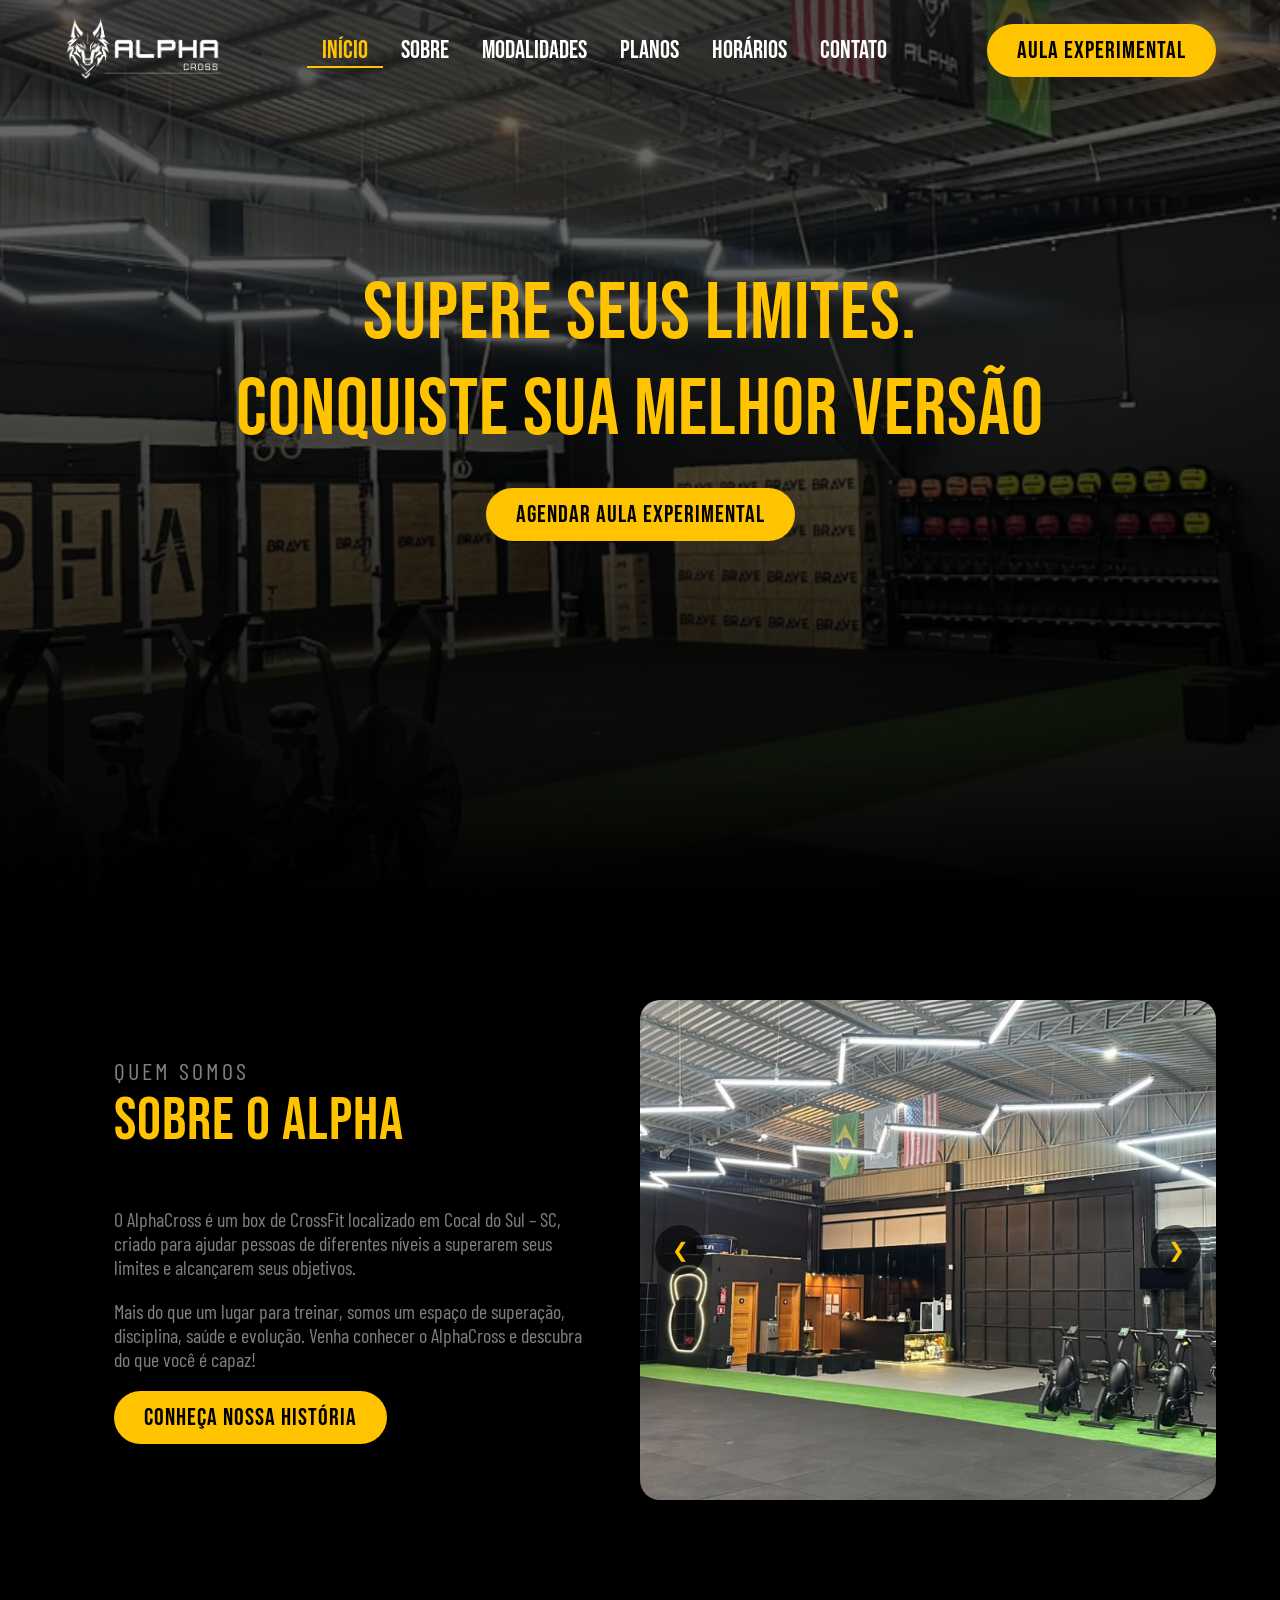
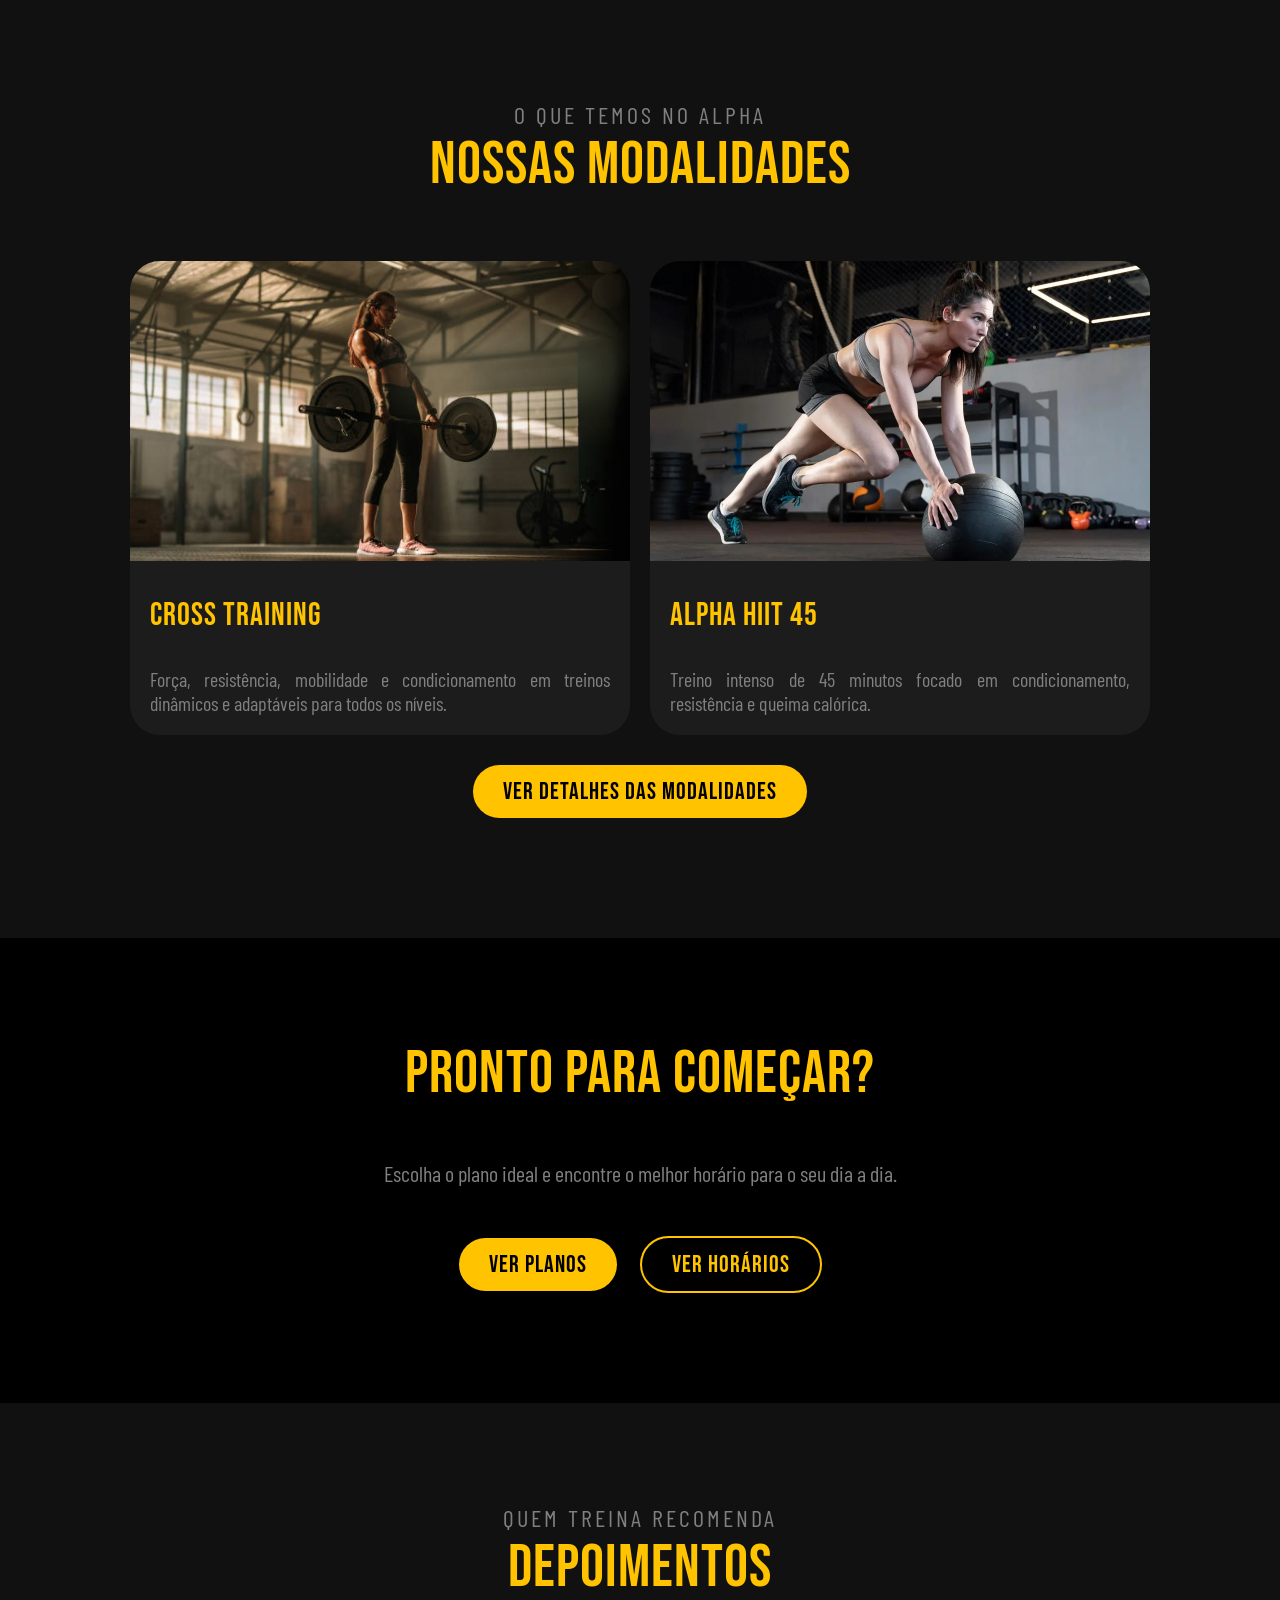
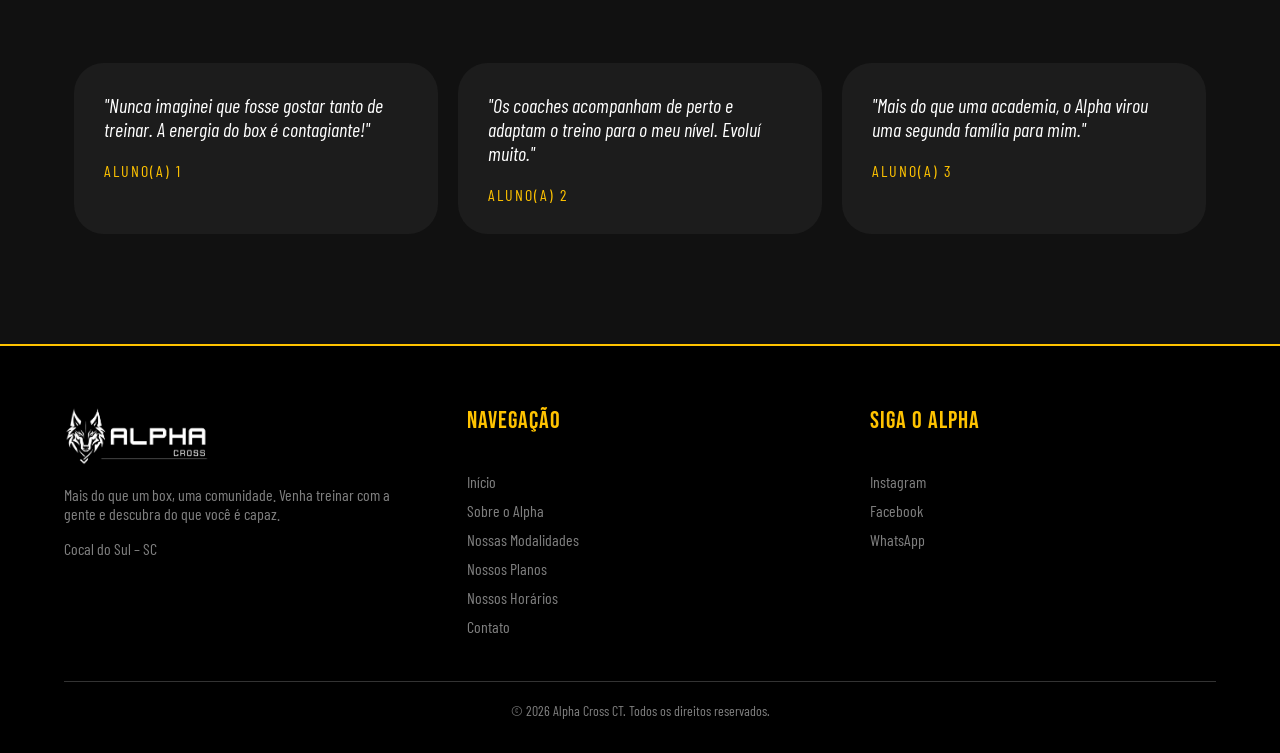
==== commit 52a0d6a8: "Alterações página principal Alteração de tamanho de fonte, mudança no rodapé, aumento do tamanho da " ====
--- a/index.html
+++ b/index.html
@@ -19,7 +19,7 @@
              Quando mudar algo neles, tem que mudar em todos os arquivos .html -->
         <header>
             <!-- ALTERAÇÃO: href="" trocado por index.html (link vazio só recarregava a página) e alt preenchido para acessibilidade -->
-            <a href="index.html"><img src="img/logo-alpha-cross-branca.png" alt="Logo Alpha Cross"></a>
+            <a class="logo" href="index.html"><img src="img/logo-alpha-cross-branca.png" alt="Logo Alpha Cross"></a>
             <!-- ALTERAÇÃO: botão do menu hambúrguer (&#9776; é o símbolo ☰). Só aparece no celular, quem abre e fecha o menu é o js/script.js -->
             <button id="btnMenu">&#9776;</button>
             <!-- ALTERAÇÃO: os links agora levam para as páginas separadas (antes eram #sobre, #planos... na mesma página) -->
@@ -38,7 +38,7 @@
             <section id="topo">
                 <h1>Supere seus limites.<br>Conquiste sua melhor versão</h1>
                 <!-- ALTERAÇÃO: href="" trocado pela página de modalidades e adicionada a classe "botao" -->
-                <a class="botao" href="modalidades.html">Conheça nossas modalidades</a>
+                <a class="botao" href="https://wa.me/5548998155379" target="_blank">Agendar Aula Experimental</a>
             </section>
 
             <section id="sobre">
@@ -114,11 +114,11 @@
              Os article viraram section porque são partes do rodapé, e não conteúdos independentes -->
         <footer>
             <section>
-                <img src="img/logo-alpha-cross-branca.png" alt="Logo Alpha Cross">
+                <img class="logo" src="img/logo-alpha-cross-branca.png" alt="Logo Alpha Cross">
                 <p>Mais do que um box, uma comunidade. Venha treinar com a gente e descubra do que você é capaz.</p>
                 <p>Cocal do Sul – SC</p>
             </section>
-            <section>
+            <section class="navegacao">
                 <nav>
                     <h4>Navegação</h4>
                     <!-- ALTERAÇÃO: links apontando para as páginas separadas -->
@@ -130,7 +130,7 @@
                     <a href="contato.html">Contato</a>
                 </nav>
             </section>
-            <section>
+            <section class="redes">
                 <h4>Siga o Alpha</h4>
                 <a href="https://www.instagram.com/alphacross_ct/" target="_blank">Instagram</a>
                 <!-- ALTERAÇÃO: adicionado target="_blank" no Facebook e no WhatsApp para abrirem em nova aba, igual ao Instagram -->
--- a/css/style.css
+++ b/css/style.css
@@ -37,7 +37,7 @@
     background-color: rgba(0,0,0, 0.1);
     display: flex;
     justify-content: space-between;/* joga o 1º item na esquerda, o último na direita e o do meio no centro */
-    padding: 20px 5%;
+    padding: 16px 5%;
     align-items: center;
     /* ALTERAÇÃO: o "animation-timeline: scroll()" foi removido porque não funciona no Firefox.
        Agora o js/script.js coloca a classe "rolando" quando a página desce,
@@ -49,13 +49,13 @@
     background-color: rgba(0,0,0, 0.9);   /* fundo quase preto (90%) */
 }
 header img {
-    height: 40px;
+    height: 65px;
     width: auto;
 }
 header nav a {
     text-decoration: none;
     font-family: "Bebas Neue", sans-serif;
-    font-size: 20px;
+    font-size: 25px;
     color: white;
     padding-left: 15px;
     padding-right: 15px;
@@ -115,7 +115,7 @@
     background-color: #FFC300;
     color: black;
     font-family: "Bebas Neue", sans-serif;
-    font-size: 22px;
+    font-size: 24px;
     letter-spacing: 1px;
     text-decoration: none;
     padding: 12px 30px;
@@ -182,7 +182,8 @@
     padding: 0 20px;
 }
 .card p {
-    font-size: 17px;
+    text-align: justify;
+    font-size: 20px;
     color: gray;
     padding: 0 20px;
 }
@@ -282,14 +283,17 @@
     h1 {
         font-size: 50px;
     }
-    .titulo {
-        font-size: 45px;
-    }
-    .card {
-        flex-basis: 100%; /* um card por linha */
-    }
+
     footer section {
         width: 100%;
         margin-bottom: 20px;
     }
-}
+
+    .titulo {
+        font-size: 45px;
+    }
+
+    .card {
+        flex-basis: 100%; /* um card por linha */
+    }
+}
--- a/css/index.css
+++ b/css/index.css
@@ -115,18 +115,80 @@
 }
 
 @media screen and (max-width: 600px) {
+    footer section p, footer section a {
+        font-size: 18px;
+    }
+    footer section h4 {
+        font-size: 24px;
+        margin: 10px 0px 8px
+    }
+    
+    footer section.navegacao {
+        width: 50%;
+    }
+
+    footer section.redes {
+        width: 50%;
+        display: row;
+        text-align: end;
+    }
+    
+    #sobre, #modalidades, #chamada, #depoimentos {
+        padding: 40px 5% 40px;
+    }
+
+    
+    .sub {
+        font-size: 27px;
+    }
+    
+    .titulo {
+        font-size: 51px;
+    }
+
+    .card h3 {
+        font-size: 31px;
+        margin: 20px 0;
+    }
+    
+    .card p {
+        margin: 0px 0px 20px 0px;
+    }
+
     /* ALTERAÇÃO: no celular o Sobre vira coluna (texto em cima, carrossel embaixo) */
     #sobre {
         flex-direction: column;
     }
+
     #sobre article, #carrossel {
         width: 100%;
-        padding: 0;
+        padding: 10px 0;
     }
+
+    #sobre article p {
+        text-align: justify;
+    }
+    
+    #sobre .titulo, #sobre .sub {
+        text-align: center;
+    }
+
+    #sobre .botao {
+        display: block;       /* ocupa a própria linha */
+        width: fit-content;   /* mas só do tamanho do conteúdo */
+        margin: 0 auto;       /* centraliza horizontalmente */
+        font-size: 24px;
+    }
+
     #moldura {
         height: 300px;
     }
+    
     #carrossel button {
         top: 150px; /* metade da nova altura da foto (300px / 2) */
     }
-}
+
+
+
+
+}
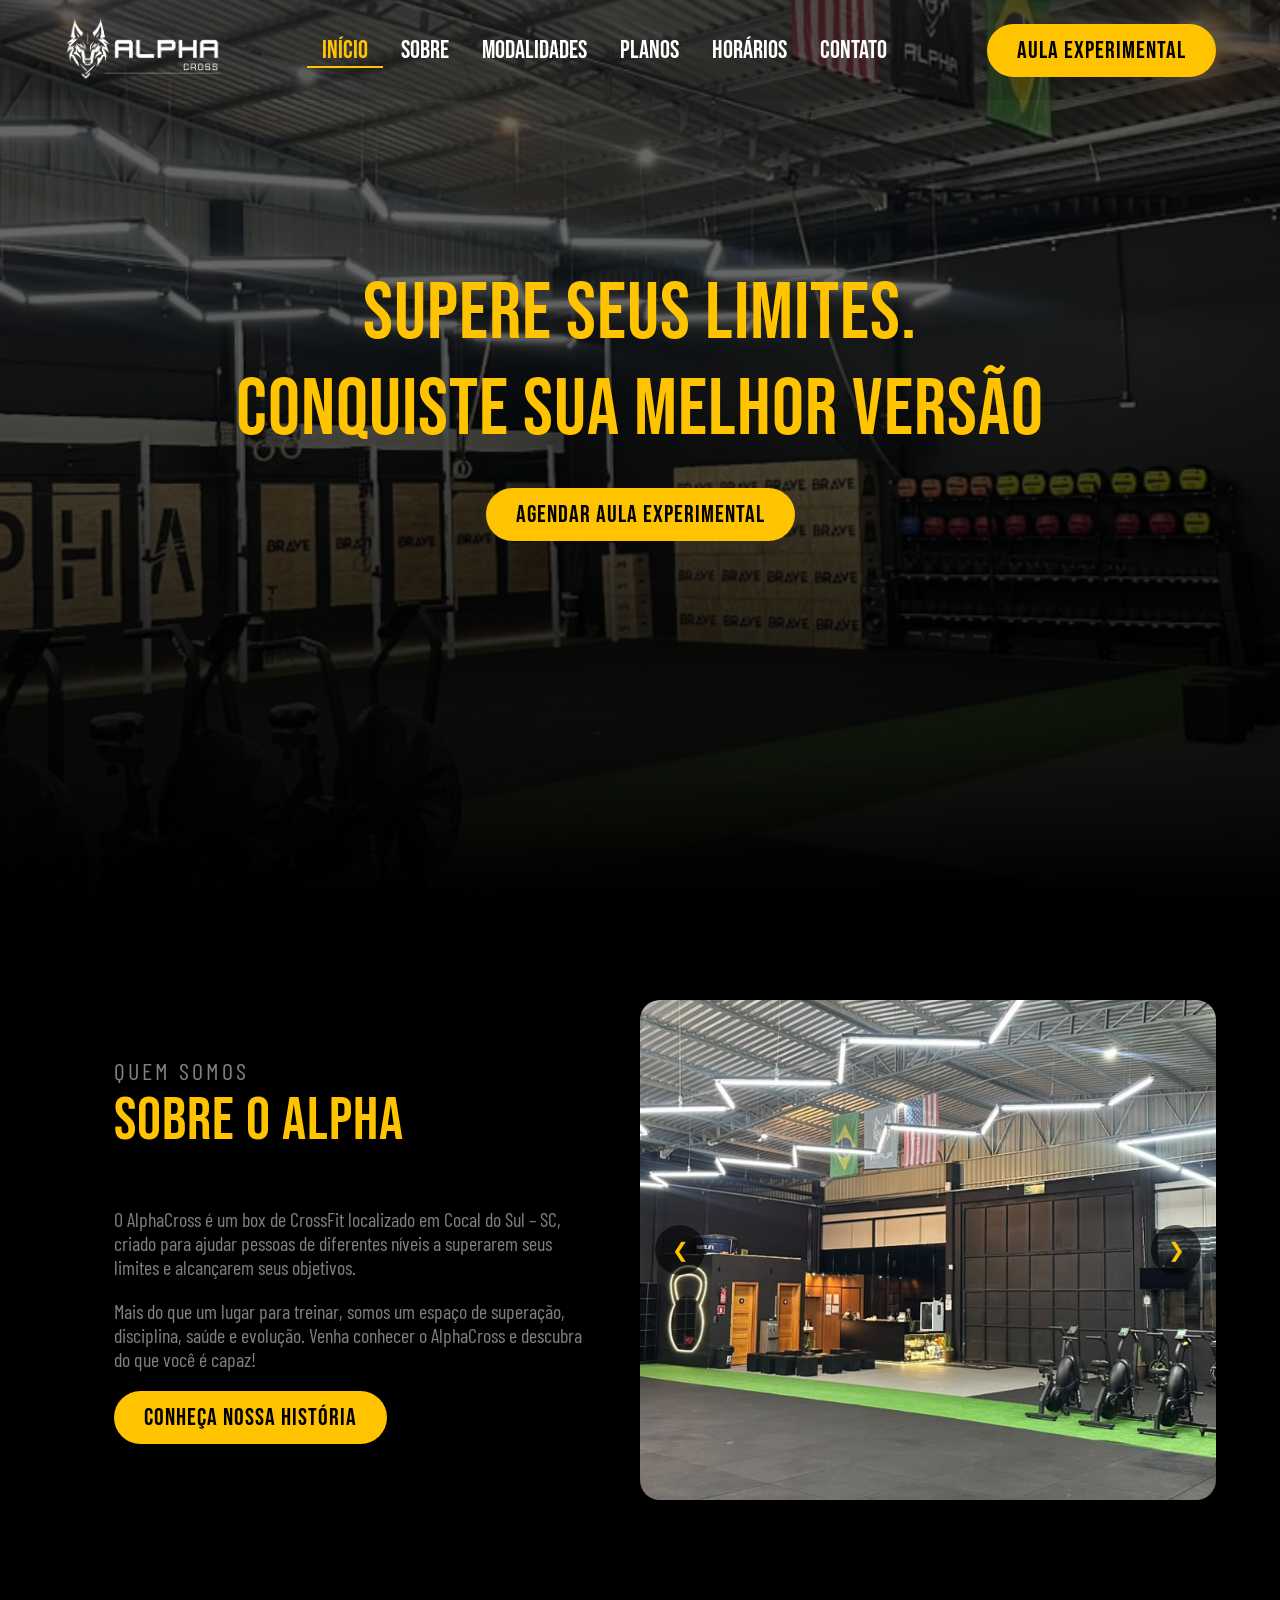
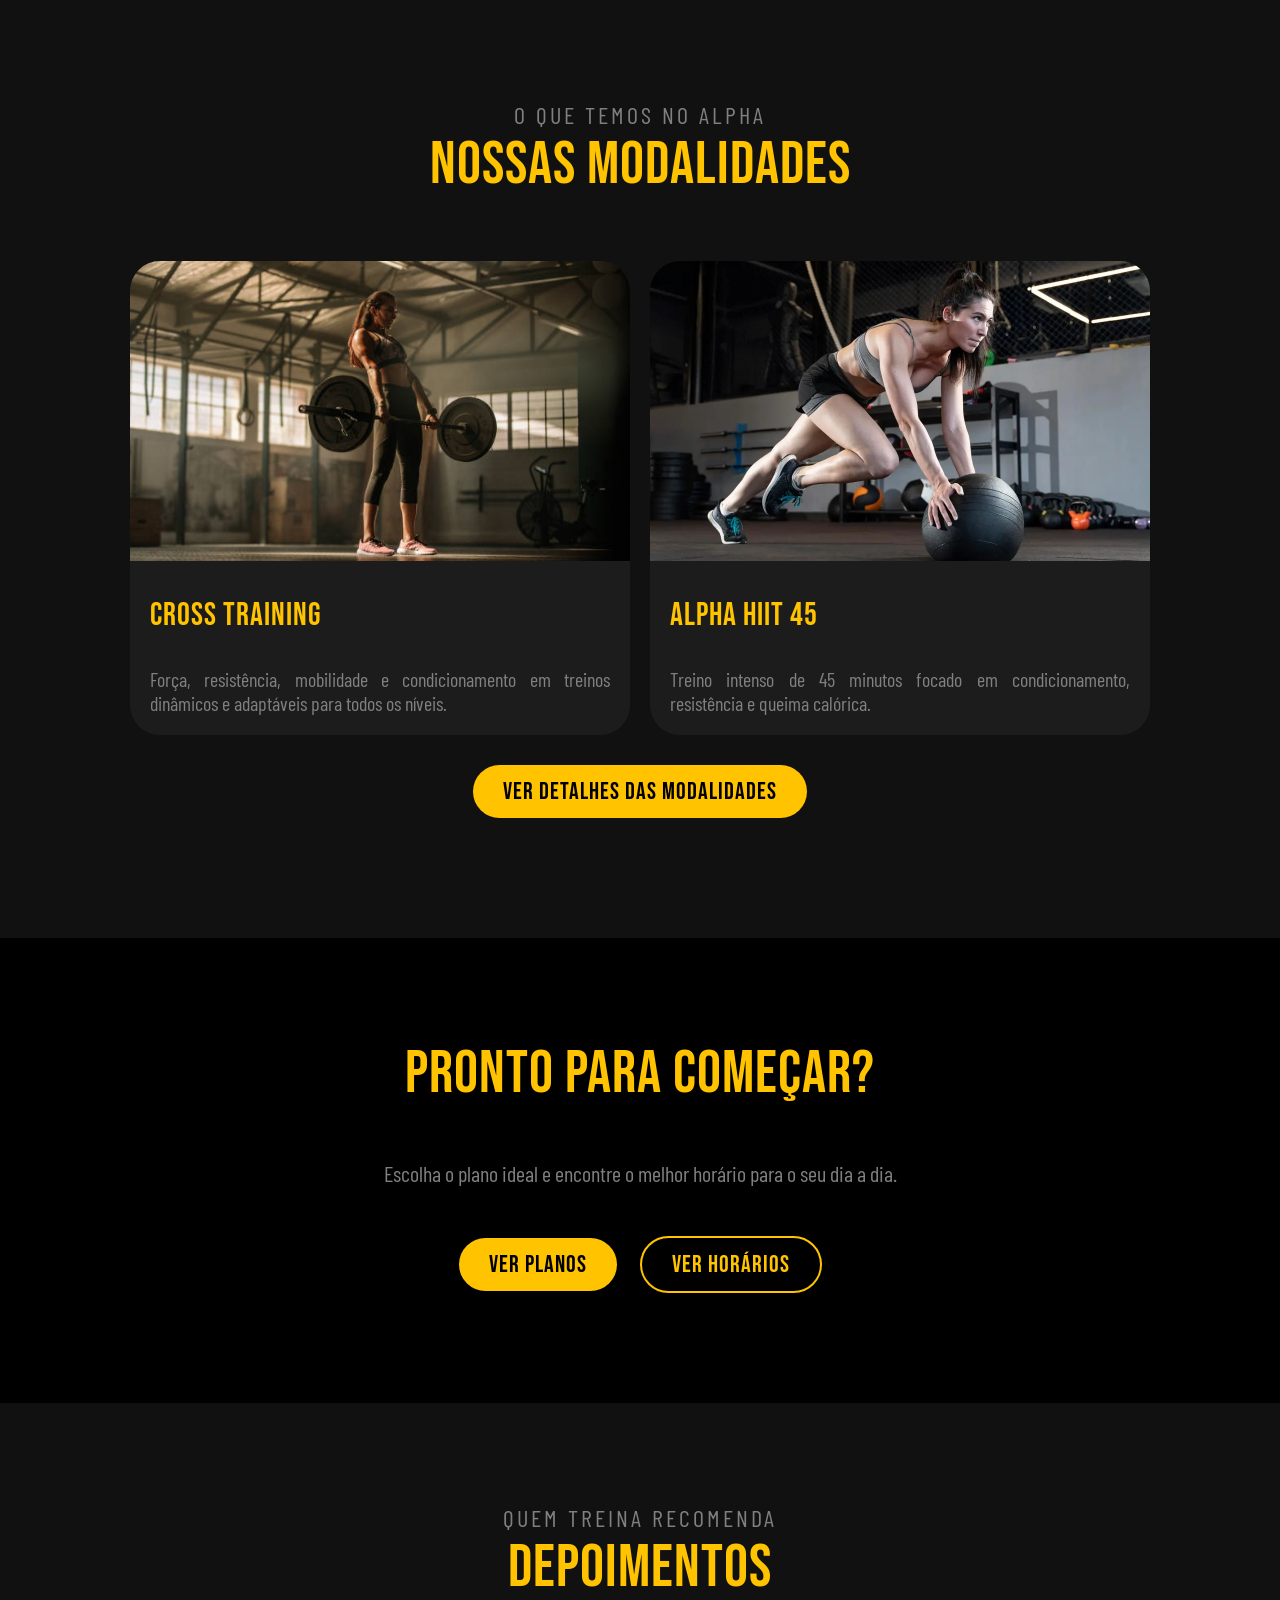
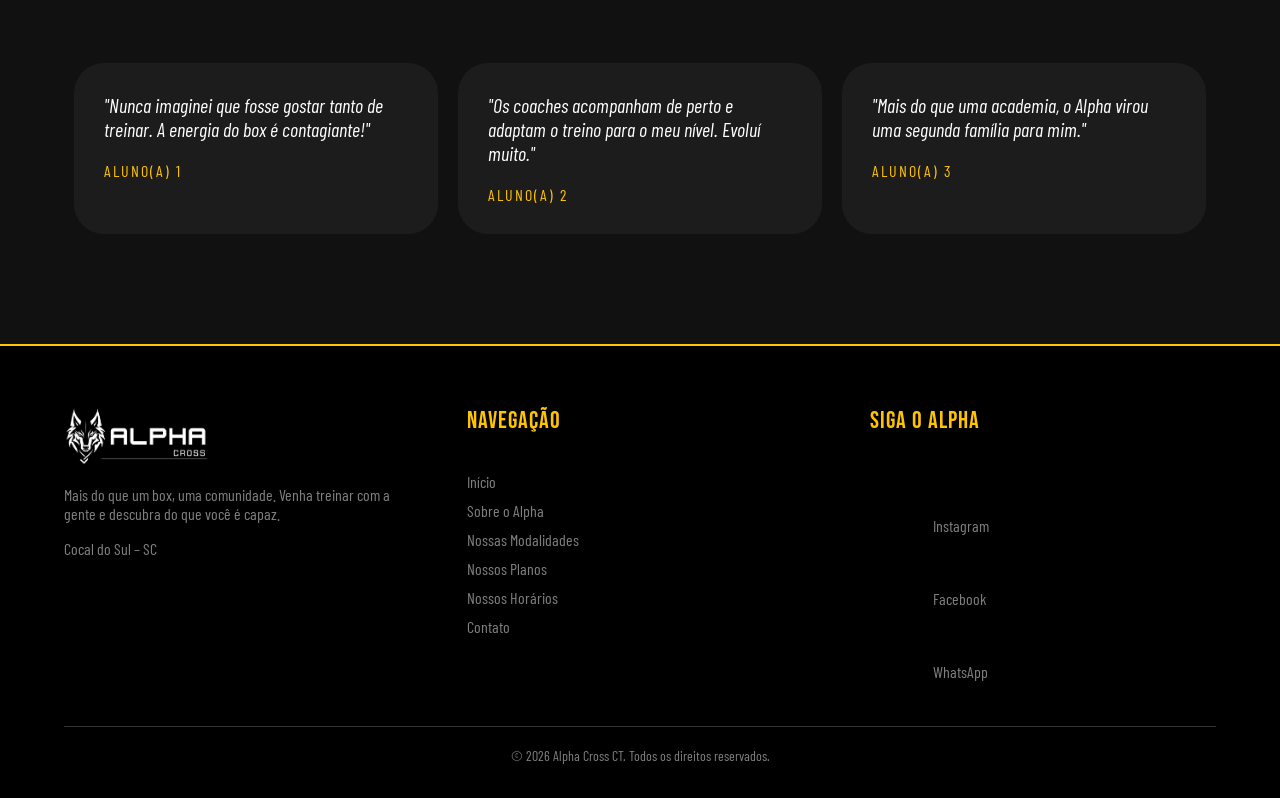
==== commit 1e30eebb: "Footer Colocando imagens das logomarcas no rodapé" ====
--- a/index.html
+++ b/index.html
@@ -132,10 +132,10 @@
             </section>
             <section class="redes">
                 <h4>Siga o Alpha</h4>
-                <a href="https://www.instagram.com/alphacross_ct/" target="_blank">Instagram</a>
+                <a href="https://www.instagram.com/alphacross_ct/" target="_blank"><img src="img/fotos-footer/instagram.svg" alt="Instagram" width="24"> Instagram</a>
                 <!-- ALTERAÇÃO: adicionado target="_blank" no Facebook e no WhatsApp para abrirem em nova aba, igual ao Instagram -->
-                <a href="https://www.facebook.com/profile.php?id=61576485325156" target="_blank">Facebook</a>
-                <a href="https://wa.me/5548998155379" target="_blank">WhatsApp</a>
+                <a href="https://www.facebook.com/profile.php?id=61576485325156" target="_blank"><img class="face" src="img/fotos-footer/facebook.svg" alt="Facebook"> Facebook</a>
+                <a href="https://wa.me/5548998155379" target="_blank"><img class="whats" src="img/fotos-footer/whatsapp.svg" alt="WhatsApp"> WhatsApp</a>
             </section>
             <!-- ALTERAÇÃO: linha de direitos autorais no final do site -->
             <p id="copyright">&copy; 2026 Alpha Cross CT. Todos os direitos reservados.</p>
--- a/css/index.css
+++ b/css/index.css
@@ -132,6 +132,13 @@
         display: row;
         text-align: end;
     }
+    footer section.redes img {
+    width: 24px;
+    height: 24px;
+    vertical-align: middle;
+    margin-right: 8px;
+    filter: invert(100%); /* inverte a cor da imagem de preto para branco */
+    }
     
     #sobre, #modalidades, #chamada, #depoimentos {
         padding: 40px 5% 40px;
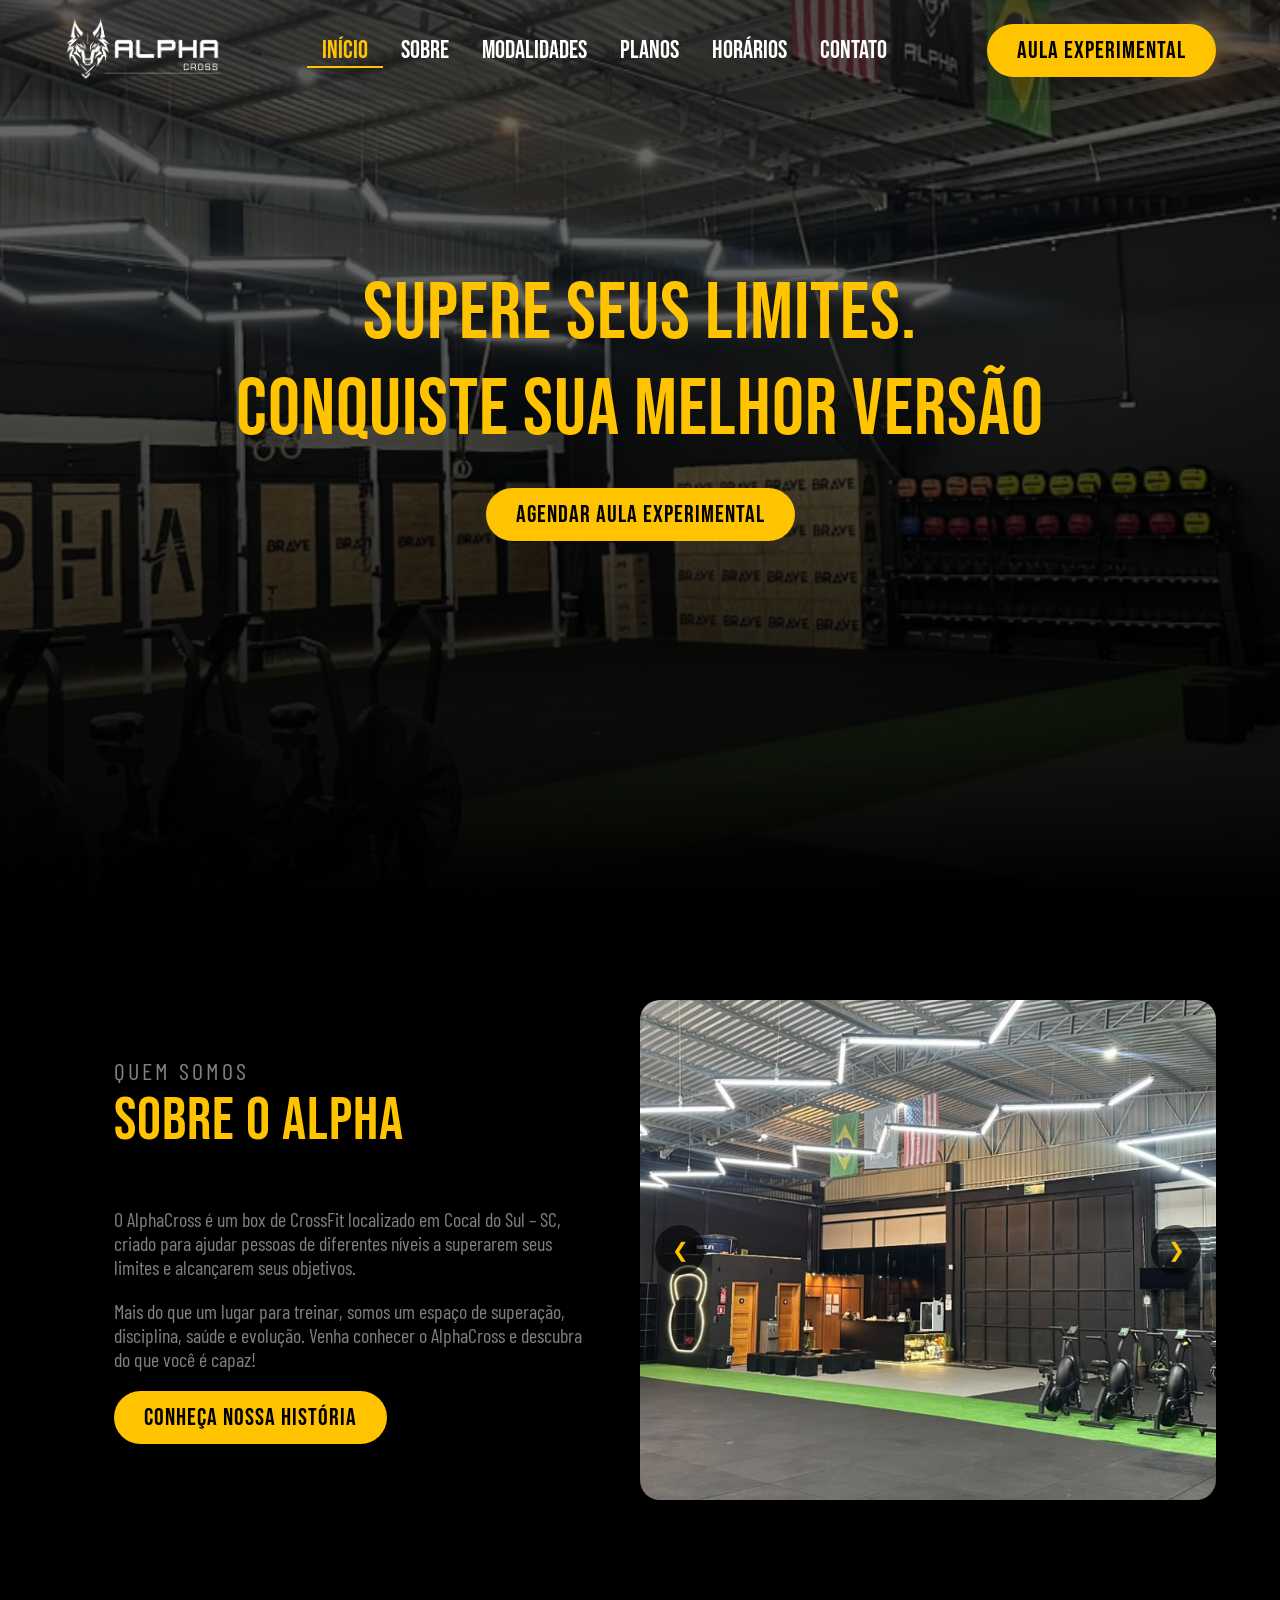
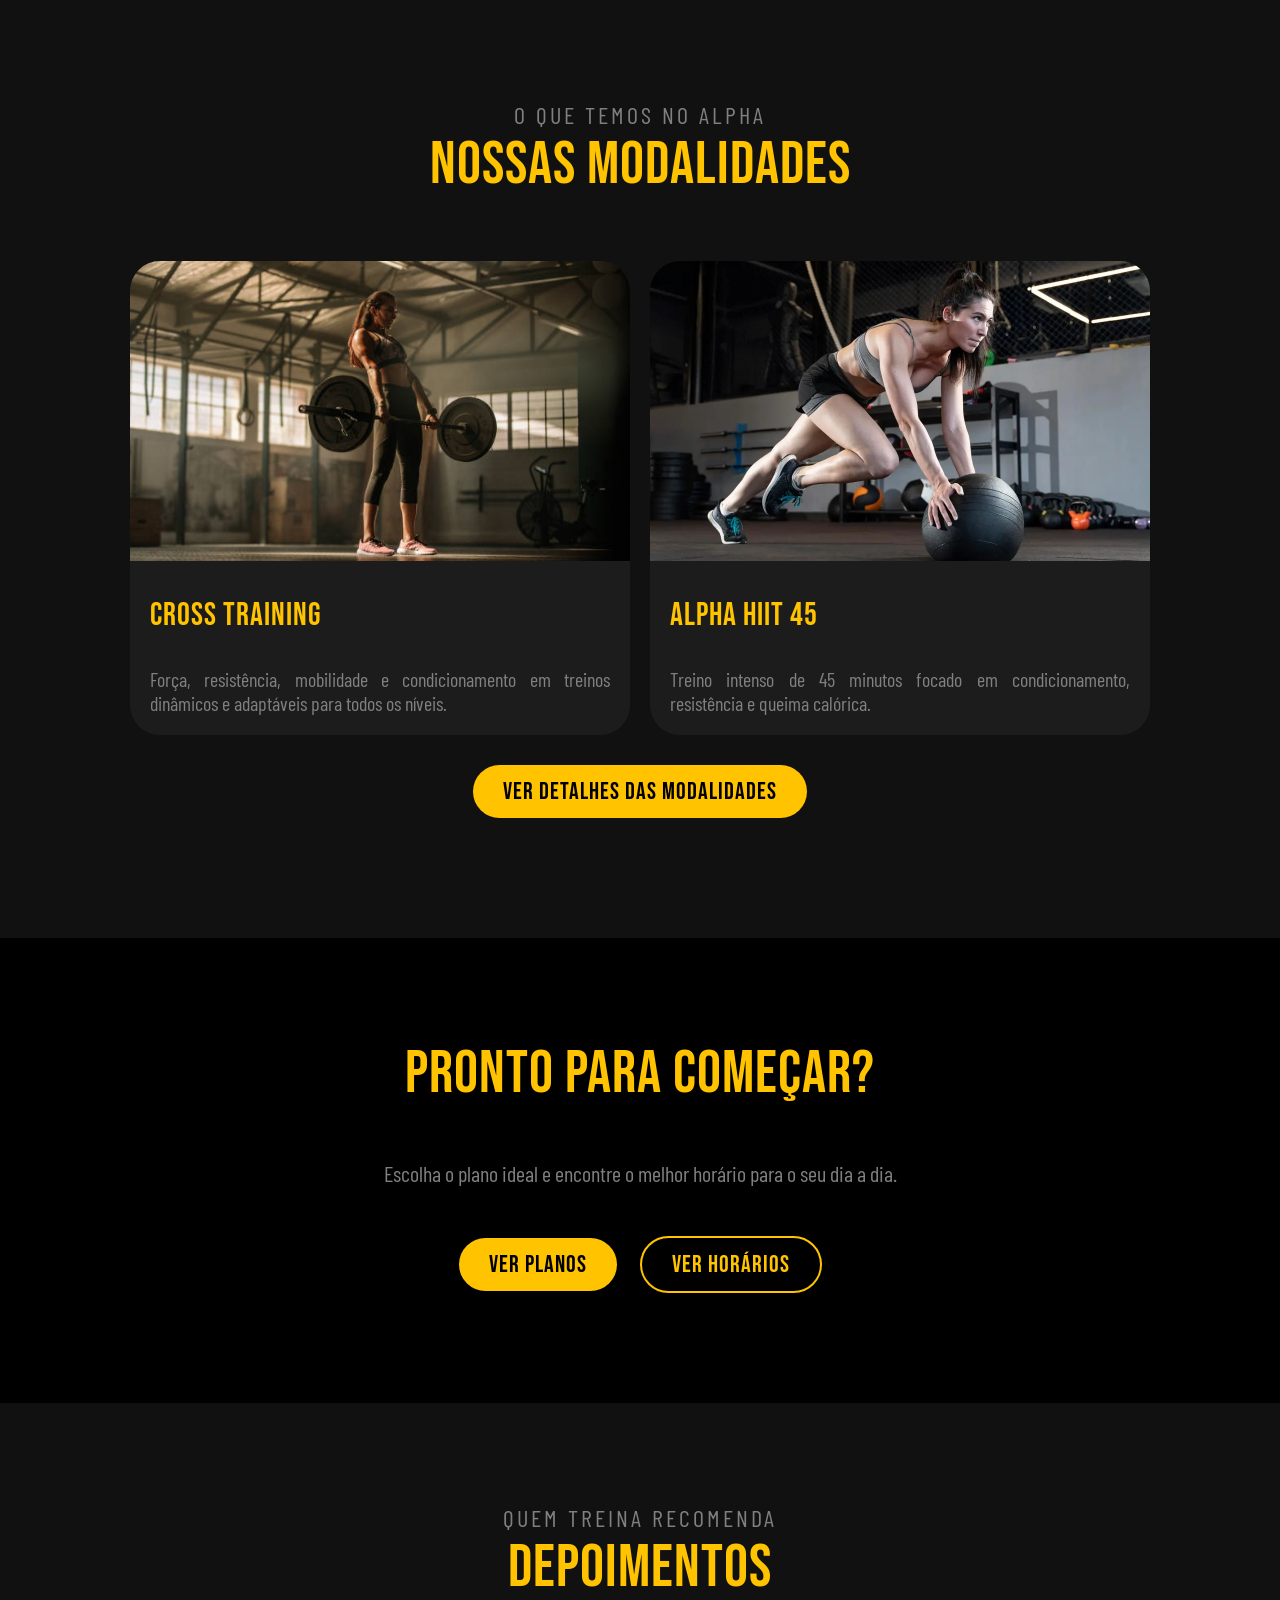
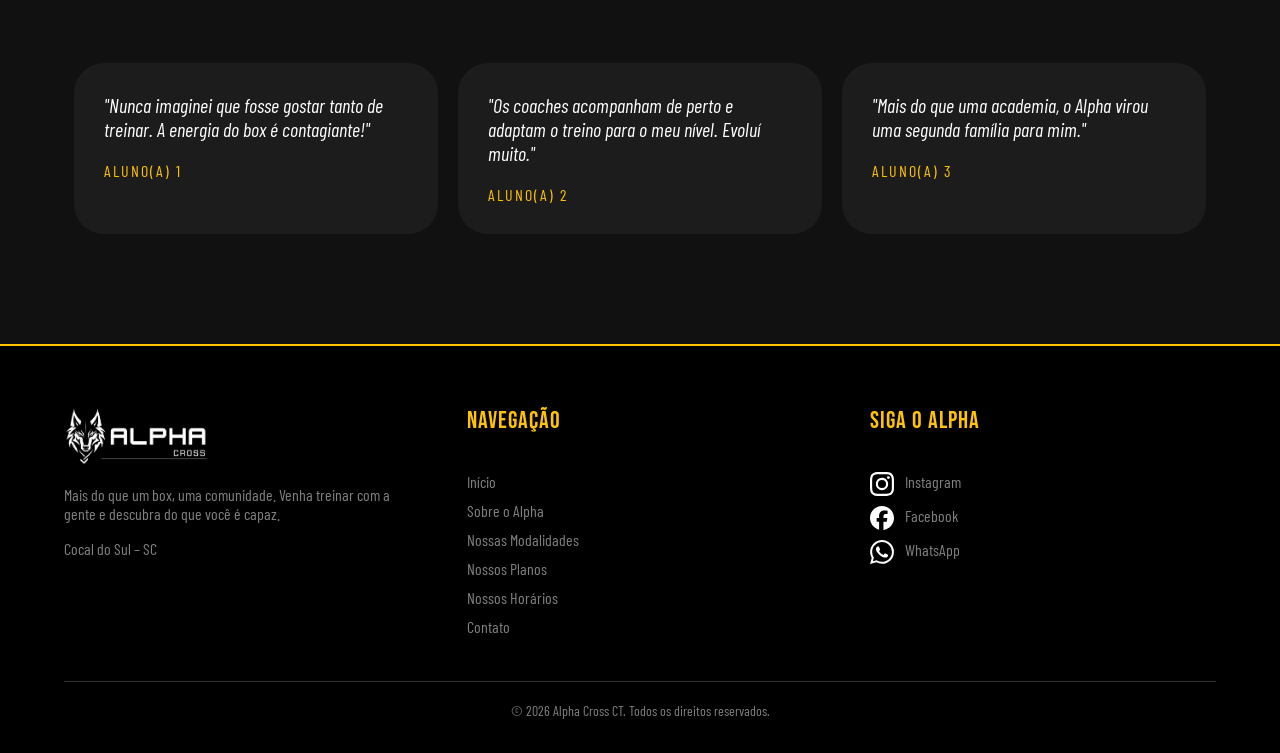
==== commit cd869634: "viewport Não permitir dar o zoom" ====
--- a/index.html
+++ b/index.html
@@ -3,7 +3,7 @@
     <head>
         <meta charset="UTF-8">
         <!-- ALTERAÇÃO: viewport adicionado, sem ele o celular finge ser uma tela de computador e o @media não funciona -->
-        <meta name="viewport" content="width=device-width, initial-scale=1.0">
+        <meta name="viewport" content="width=device-width, initial-scale=1.0, maximum-scale=1.0, user-scalable=no">        
         <title>Alpha Cross CT</title>
         <meta name="author" content="Jonathan Jesus, Cassio , Laura">
         <meta name="description" content="Site Alpha Cross">
--- a/css/style.css
+++ b/css/style.css
@@ -217,6 +217,13 @@
 footer section {
     width: 30%;
 }
+footer section.redes img {
+    width: 24px;
+    height: 24px;
+    vertical-align: middle;
+    margin-right: 8px;
+    filter: invert(100%); /* inverte a cor da imagem de preto para branco */
+    }
 footer img {
     height: 60px;
     width: auto;
@@ -279,6 +286,32 @@
 }
 
 @media screen and (max-width: 600px) {
+
+    footer section p, footer section a {
+        font-size: 18px;
+    }
+    footer section h4 {
+        font-size: 24px;
+        margin: 10px 0px 8px
+    }
+    
+    footer section.navegacao {
+        width: 40%;
+    }
+
+    footer section.redes {
+        width: 50%;
+        display: row;
+        text-align: end;
+    }
+    footer section.redes img {
+    width: 10%;
+    height: 24px;
+    vertical-align: middle;
+    margin-right: 8px;
+    filter: invert(100%); /* inverte a cor da imagem de preto para branco */
+    }
+
     /* ALTERAÇÃO: removido o "body { background: yellow }", que era sobra de teste */
     h1 {
         font-size: 50px;
--- a/css/index.css
+++ b/css/index.css
@@ -115,30 +115,6 @@
 }
 
 @media screen and (max-width: 600px) {
-    footer section p, footer section a {
-        font-size: 18px;
-    }
-    footer section h4 {
-        font-size: 24px;
-        margin: 10px 0px 8px
-    }
-    
-    footer section.navegacao {
-        width: 50%;
-    }
-
-    footer section.redes {
-        width: 50%;
-        display: row;
-        text-align: end;
-    }
-    footer section.redes img {
-    width: 24px;
-    height: 24px;
-    vertical-align: middle;
-    margin-right: 8px;
-    filter: invert(100%); /* inverte a cor da imagem de preto para branco */
-    }
     
     #sobre, #modalidades, #chamada, #depoimentos {
         padding: 40px 5% 40px;
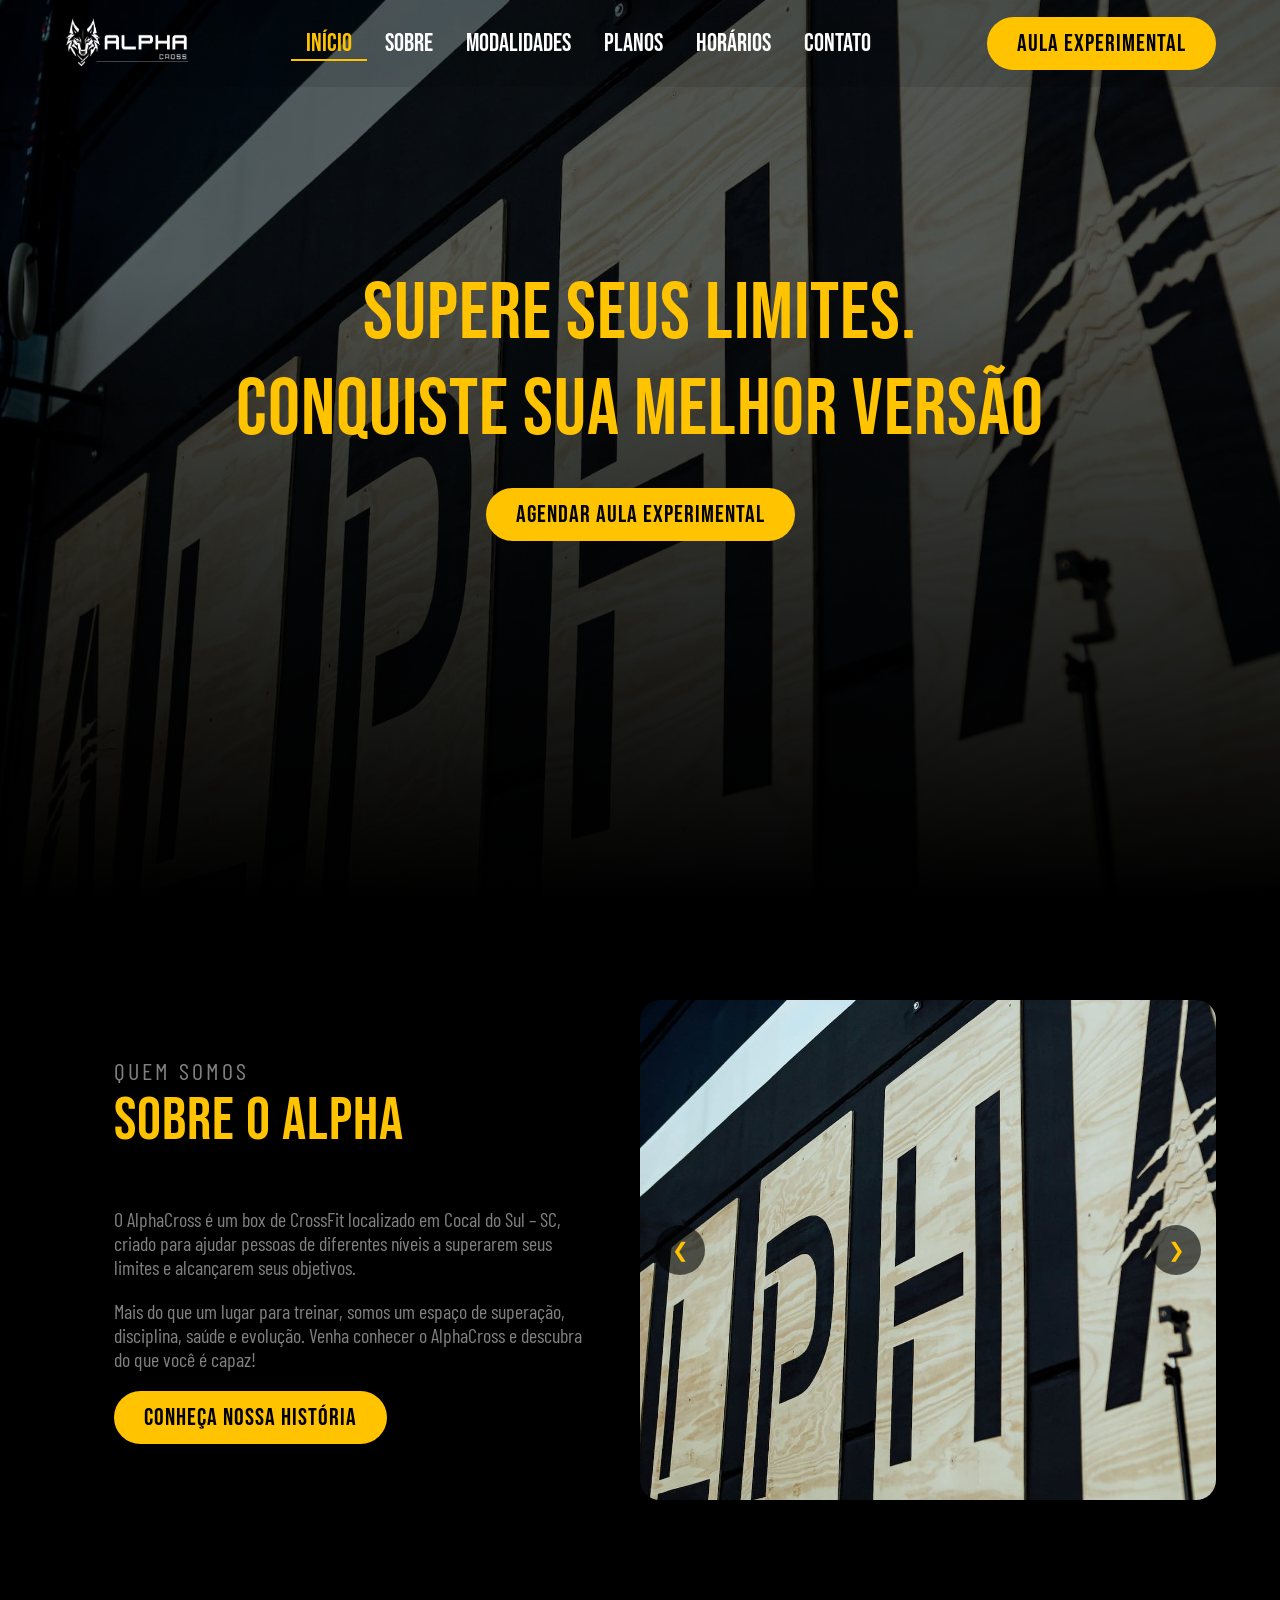
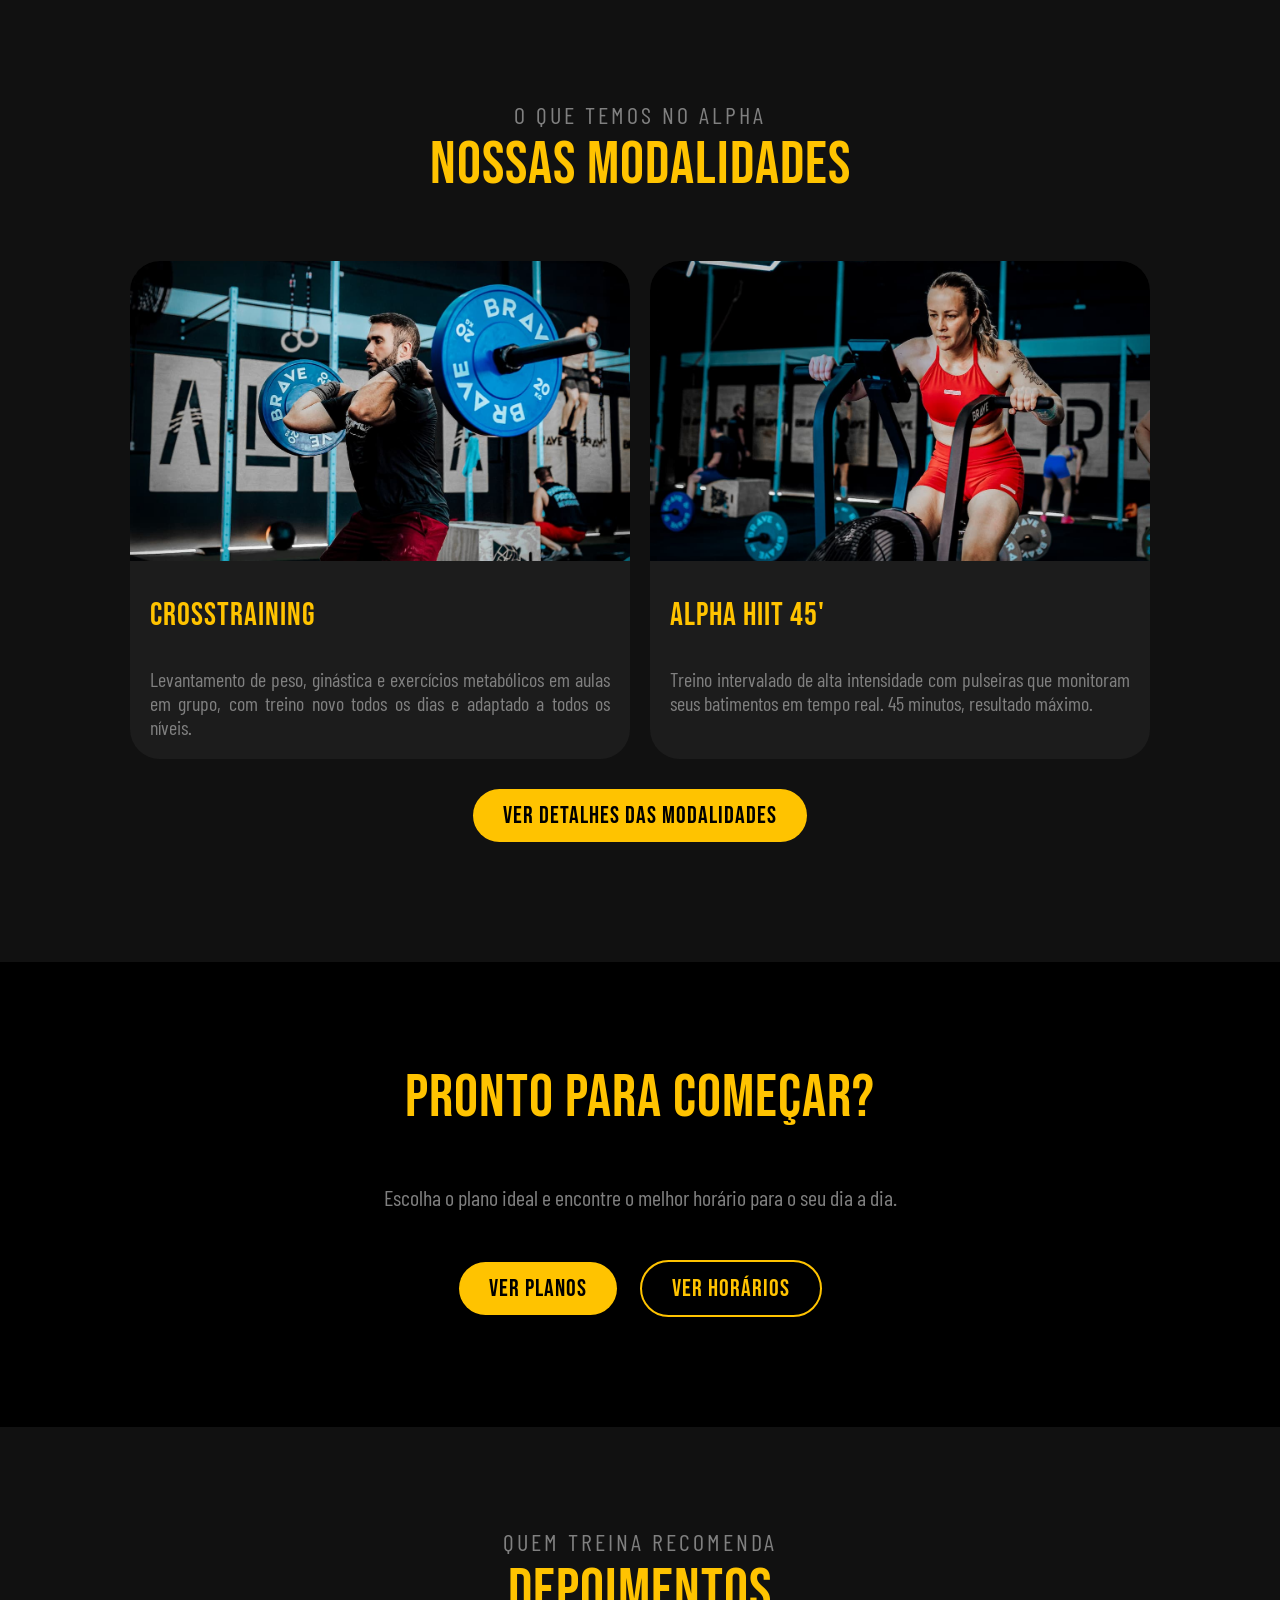
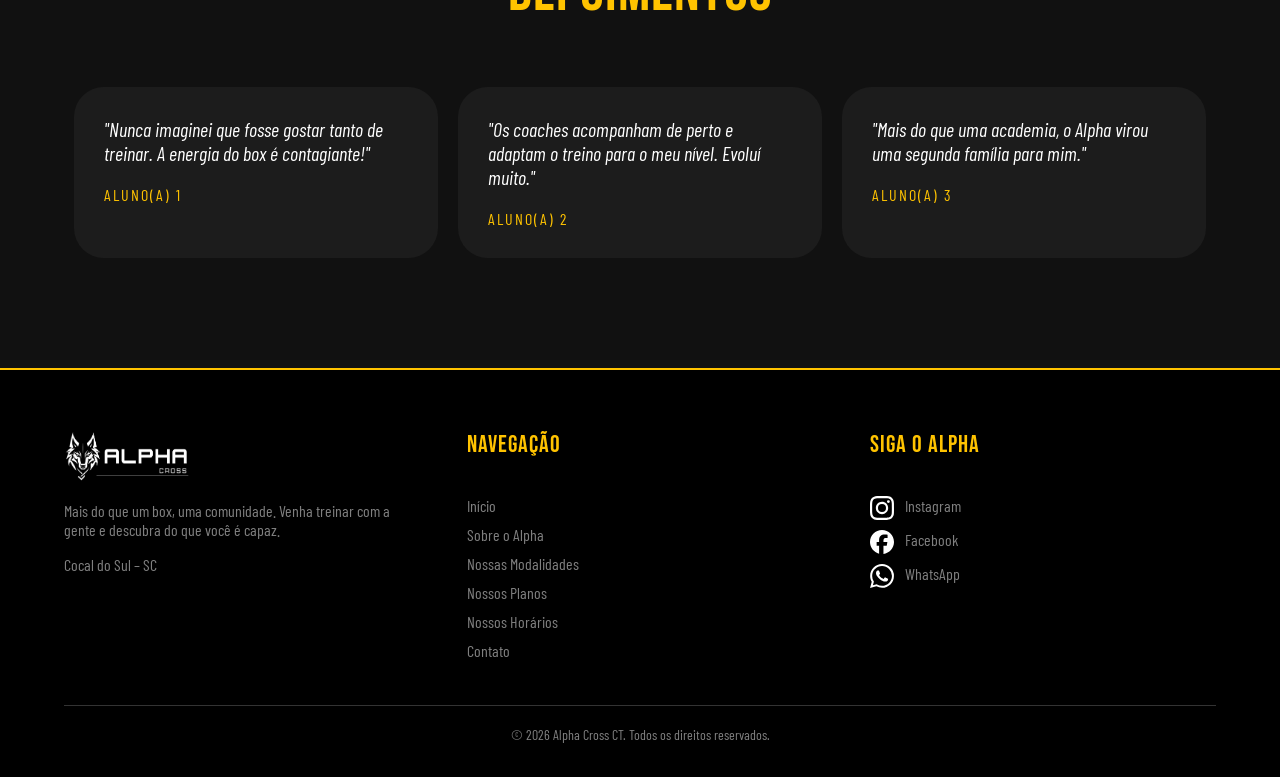
==== commit e8ddbf55: "Atualização de Fotos e detalhes de escrita" ====
--- a/index.html
+++ b/index.html
@@ -54,7 +54,7 @@
                 <!-- ALTERAÇÃO: carrossel virou <figure> (tag semântica para imagens) e passou a ser controlado pelo js/carrossel.js.
                      Agora tem uma imagem só (moldura), que o JS troca, botões de voltar/avançar e uma legenda (figcaption) -->
                 <figure id="carrossel">
-                    <img id="moldura" src="img/fotos-box/imagem3.jpeg" alt="Foto do box Alpha Cross">
+                    <img id="moldura" src="img/fotos-box/fotos-carrossel/imagem-carrossel-01.jpg" alt="Foto do box Alpha Cross">
                     <button id="btnVoltar">&#10094;</button>
                     <button id="btnAvancar">&#10095;</button>
                 </figure>
@@ -67,16 +67,16 @@
                 <!-- ALTERAÇÃO: cada card virou <article class="card"> direto dentro da section (antes era article > section).
                      O article é um conteúdo independente, então é a tag certa para cada card -->
                 <article class="card">
-                    <img src="img/fotos-teste/CrossFit.jpg" alt="Aula de Cross Training">
-                    <!-- ALTERAÇÃO: corrigido "CrossTraning" para "Cross Training" -->
-                    <h3>Cross Training</h3>
-                    <p>Força, resistência, mobilidade e condicionamento em treinos dinâmicos e adaptáveis para todos os níveis.</p>
+                    <img src="img/fotos-box/imagem-modalidades-cross.jpg" alt="Aula de Crosstraining">
+                    <!-- ALTERAÇÃO: nome e texto trocados pelos oficiais do Box (apresentação em PDF): "Crosstraining", tudo junto -->
+                    <h3>Crosstraining</h3>
+                    <p>Levantamento de peso, ginástica e exercícios metabólicos em aulas em grupo, com treino novo todos os dias e adaptado a todos os níveis.</p>
                 </article>
                 <article class="card">
-                    <img src="img/fotos-teste/CrossTraining.webp" alt="Aula de Alpha Hiit 45">
-                    <!-- ALTERAÇÃO: nome padronizado como "Alpha Hiit 45" (estava "Hit 45", "Hiit 45" e "CrossHit") - confirmar com os donos -->
-                    <h3>Alpha Hiit 45</h3>
-                    <p>Treino intenso de 45 minutos focado em condicionamento, resistência e queima calórica.</p>
+                    <img src="img/fotos-box/imagem-modalidades-hiit-02.jpg" alt="Aula de Alpha HIIT 45'">
+                    <!-- ALTERAÇÃO: nome e texto trocados pelos oficiais do Box (apresentação em PDF): "Alpha HIIT 45'" (o ' indica minutos) -->
+                    <h3>Alpha HIIT 45'</h3>
+                    <p>Treino intervalado de alta intensidade com pulseiras que monitoram seus batimentos em tempo real. 45 minutos, resultado máximo.</p>
                 </article>
                 <!-- ALTERAÇÃO: botão para a página completa de modalidades -->
                 <p><a class="botao" href="modalidades.html">Ver detalhes das modalidades</a></p>
--- a/css/style.css
+++ b/css/style.css
@@ -19,6 +19,8 @@
        Os elementos filhos herdam a fonte do pai, então basta declarar uma vez */
     font-family: "Barlow Condensed", sans-serif;
     margin: 0; /* ALTERAÇÃO: tira a margem branca que o navegador coloca em volta da página */
+    touch-action: pan-x pan-y; /* permite rolar, bloqueia pinça e toque duplo para zoom */
+
 }
 
 /* ALTERAÇÃO: títulos passaram a usar a Bebas Neue (fonte de título) e os textos continuam
@@ -49,7 +51,7 @@
     background-color: rgba(0,0,0, 0.9);   /* fundo quase preto (90%) */
 }
 header img {
-    height: 65px;
+    height: 52px;
     width: auto;
 }
 header nav a {
@@ -191,7 +193,7 @@
 /* ALTERAÇÃO: banner do topo das páginas internas (Sobre, Modalidades, Planos...).
    É uma versão menor do #topo da página inicial. Cada página troca a foto no seu próprio CSS */
 .banner {
-    padding: 180px 5% 80px 5%;
+    padding: 300px 5% 80px 5%;
     text-align: center;
     background-image: linear-gradient(rgba(0, 0, 0, 0.7), black), url(../img/fotos-box/imagem2.jpeg);
     background-size: cover;
@@ -202,7 +204,7 @@
 }
 .banner p {
     font-size: 22px;
-    color: #ccc;
+    color: gray;
 }
 
 /* ALTERAÇÃO: estilo do rodapé (antes não tinha nenhum). 3 colunas lado a lado + linha de direitos */
@@ -225,7 +227,7 @@
     filter: invert(100%); /* inverte a cor da imagem de preto para branco */
     }
 footer img {
-    height: 60px;
+    height: 52px;
     width: auto;
 }
 footer p {
@@ -312,21 +314,39 @@
     filter: invert(100%); /* inverte a cor da imagem de preto para branco */
     }
 
-    /* ALTERAÇÃO: removido o "body { background: yellow }", que era sobra de teste */
-    h1 {
-        font-size: 50px;
-    }
-
     footer section {
         width: 100%;
         margin-bottom: 20px;
     }
 
+    h1, h2, h3, h4, h5, h6 {
+        font-size: 30px;
+    }
+
+    .sub {
+        font-size: 20px;
+    }
+    
     .titulo {
-        font-size: 45px;
+        font-size: 42px;
     }
 
     .card {
         flex-basis: 100%; /* um card por linha */
     }
-}
+
+    #topo h1 { 
+        font-size: 36px;
+        margin: 90px 6% 55px 6%;
+    }
+
+    .banner h1 {
+        font-size: 46px;
+}
+
+    #topo a {
+        font-size: 22px;
+    }
+
+    
+}
--- a/css/index.css
+++ b/css/index.css
@@ -6,7 +6,7 @@
 #topo{
     padding-top: 200px;   /* empurra só o texto, a foto começa lá em cima */
     /* ALTERAÇÃO: o "../" foi adicionado porque o CSS agora está na pasta css/, então precisa sair dela para achar a pasta img/ */
-    background-image: linear-gradient(rgba(0, 0, 0, 0.6) 30%, rgba(0, 0, 0, 1)), url(../img/fotos-box/imagem1.jpeg);
+    background-image: linear-gradient(rgba(0, 0, 0, 0.6) 30%, rgba(0, 0, 0, 1)), url(../img/fotos-box/imagem-nova-01.jpg);
     background-size: cover;        /* a imagem cobre a seção toda */
     background-position: center;   /* centraliza a imagem */
     background-repeat: no-repeat;  /* não repete a imagem */
@@ -120,17 +120,7 @@
         padding: 40px 5% 40px;
     }
 
-    
-    .sub {
-        font-size: 27px;
-    }
-    
-    .titulo {
-        font-size: 51px;
-    }
-
     .card h3 {
-        font-size: 31px;
         margin: 20px 0;
     }
     
@@ -171,7 +161,4 @@
         top: 150px; /* metade da nova altura da foto (300px / 2) */
     }
 
-
-
-
 }
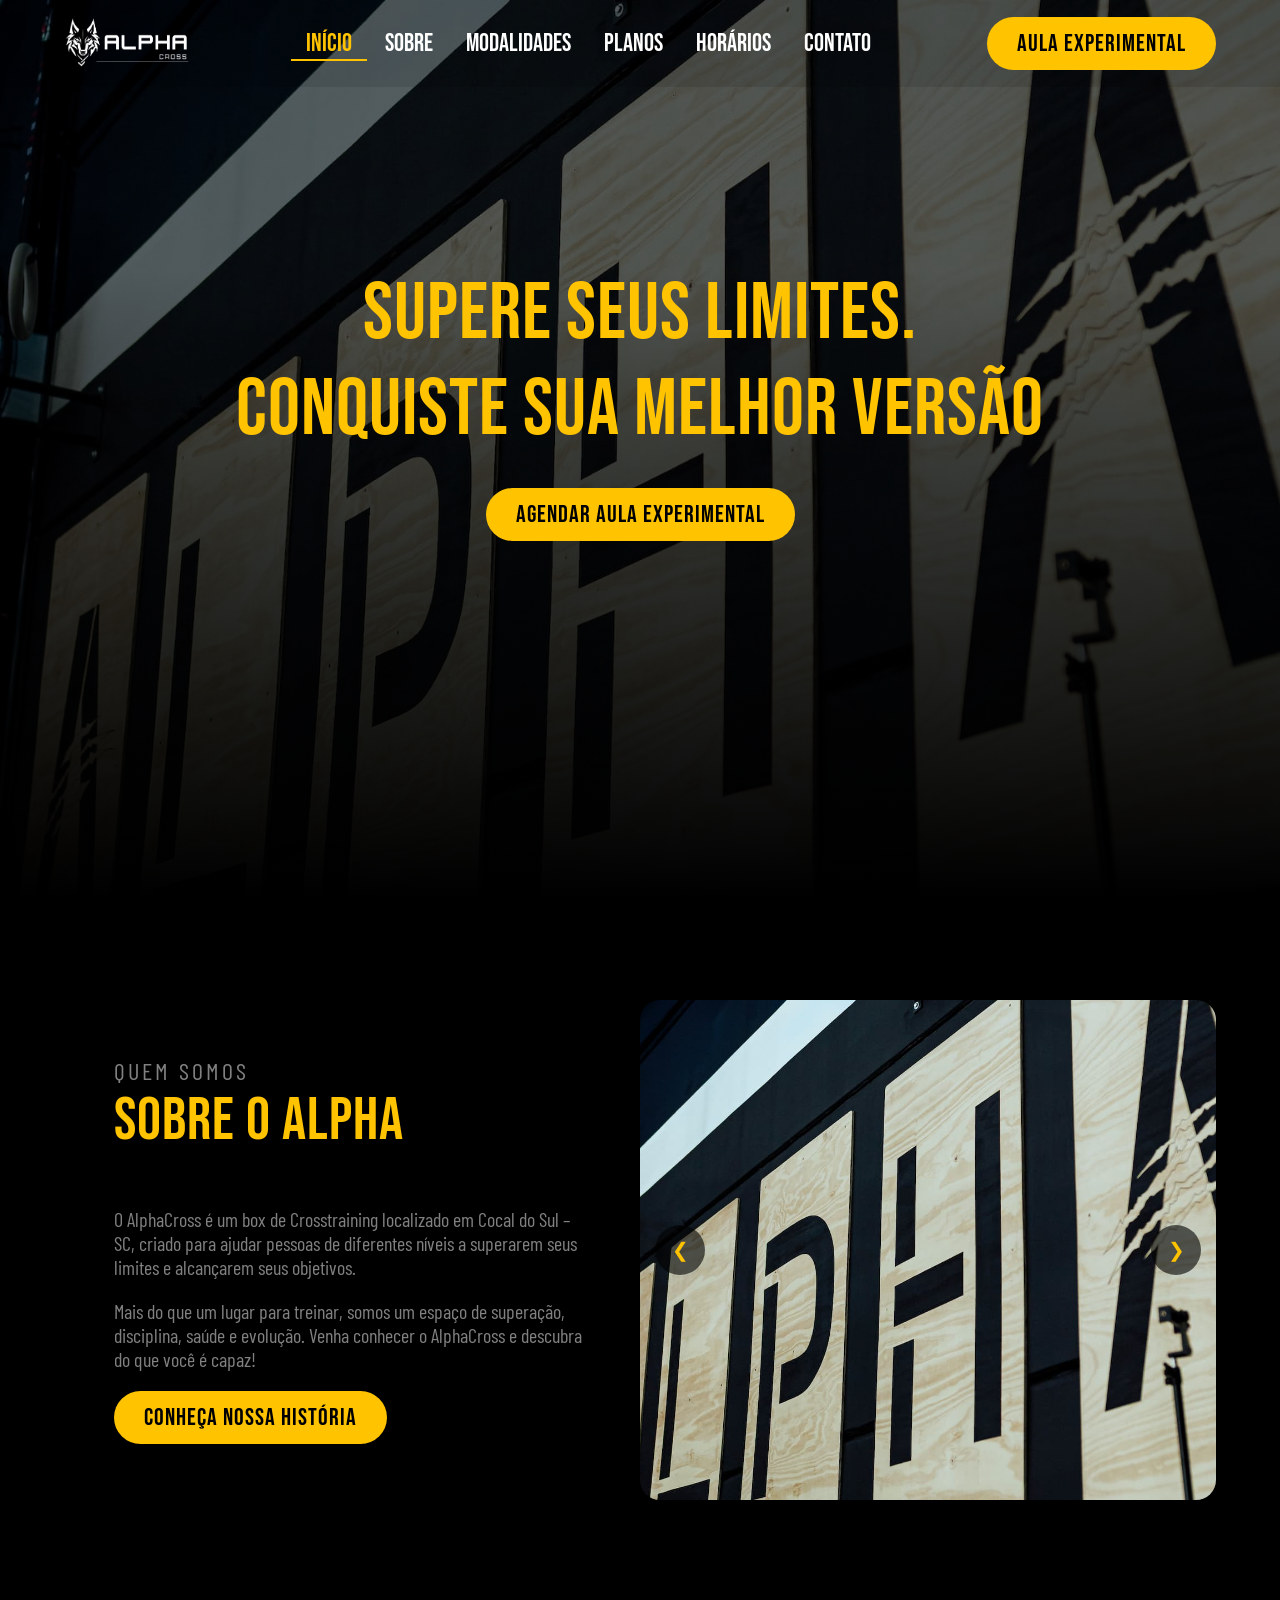
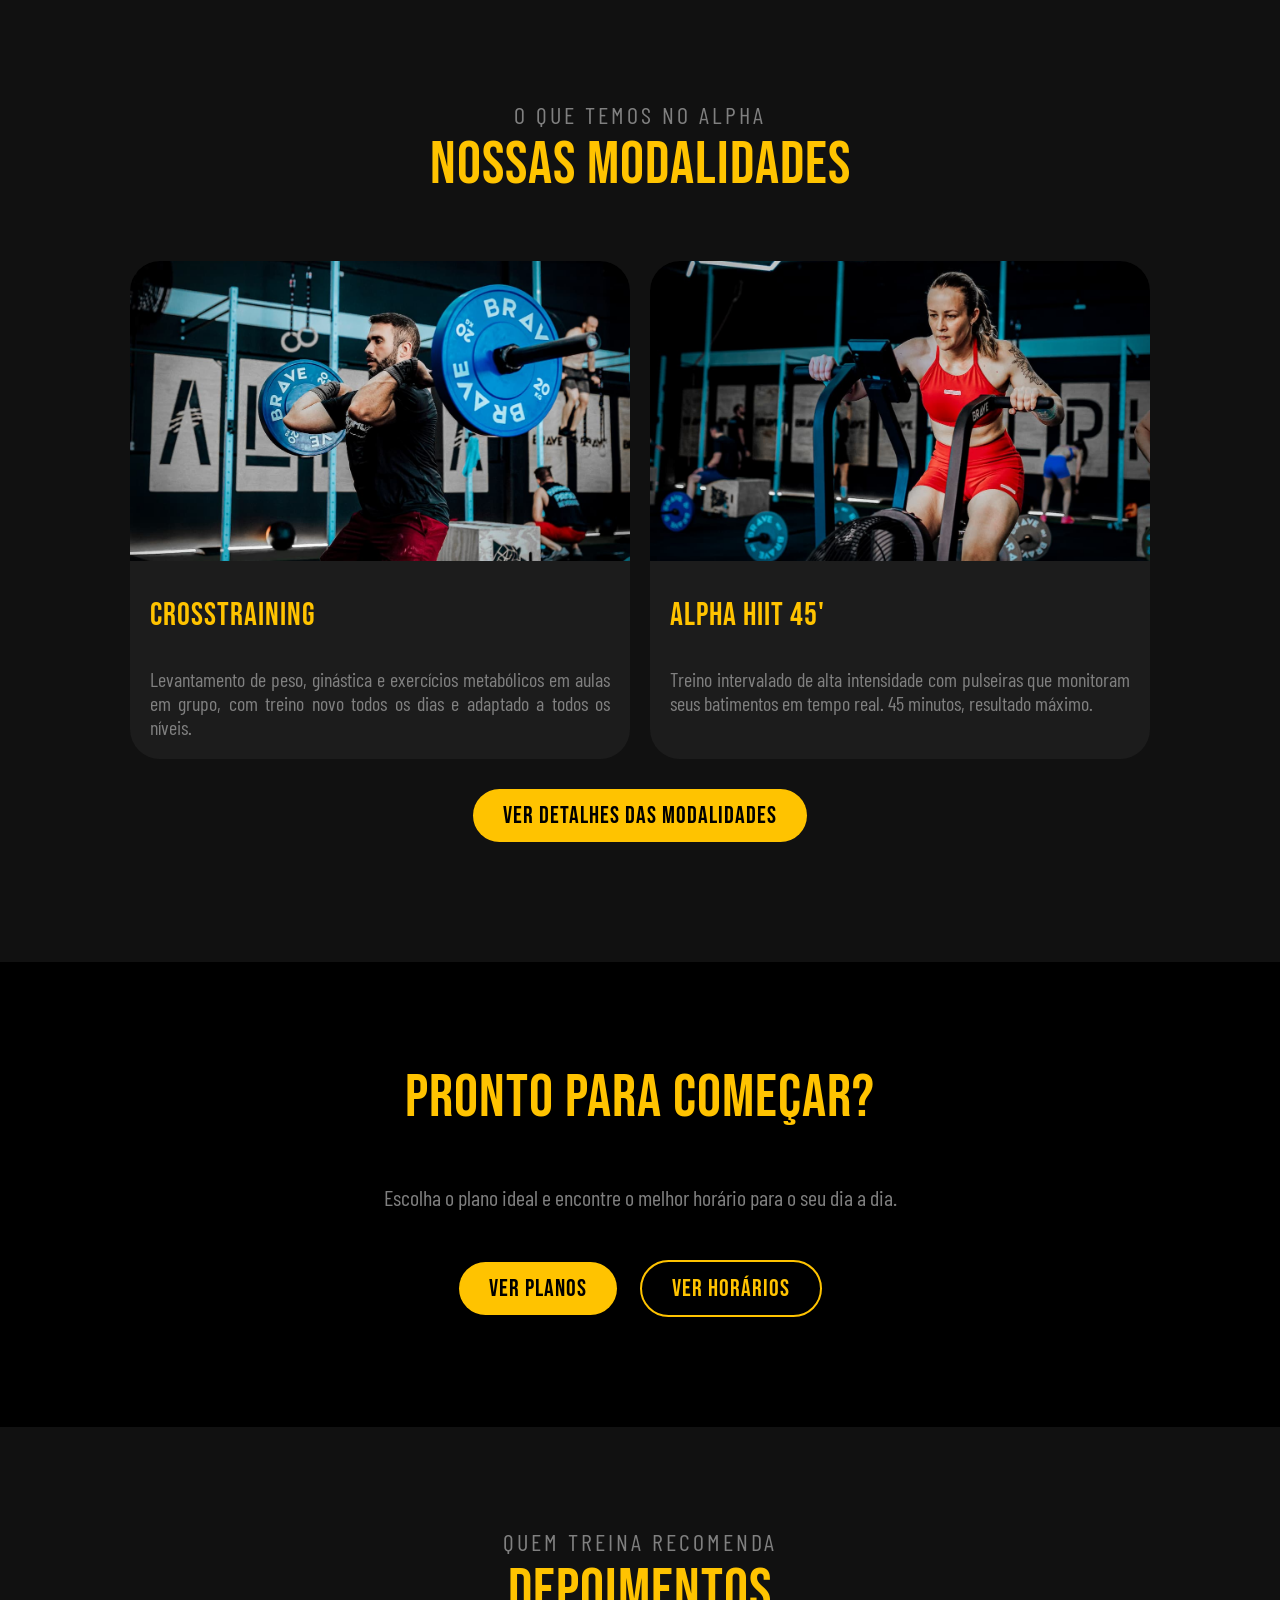
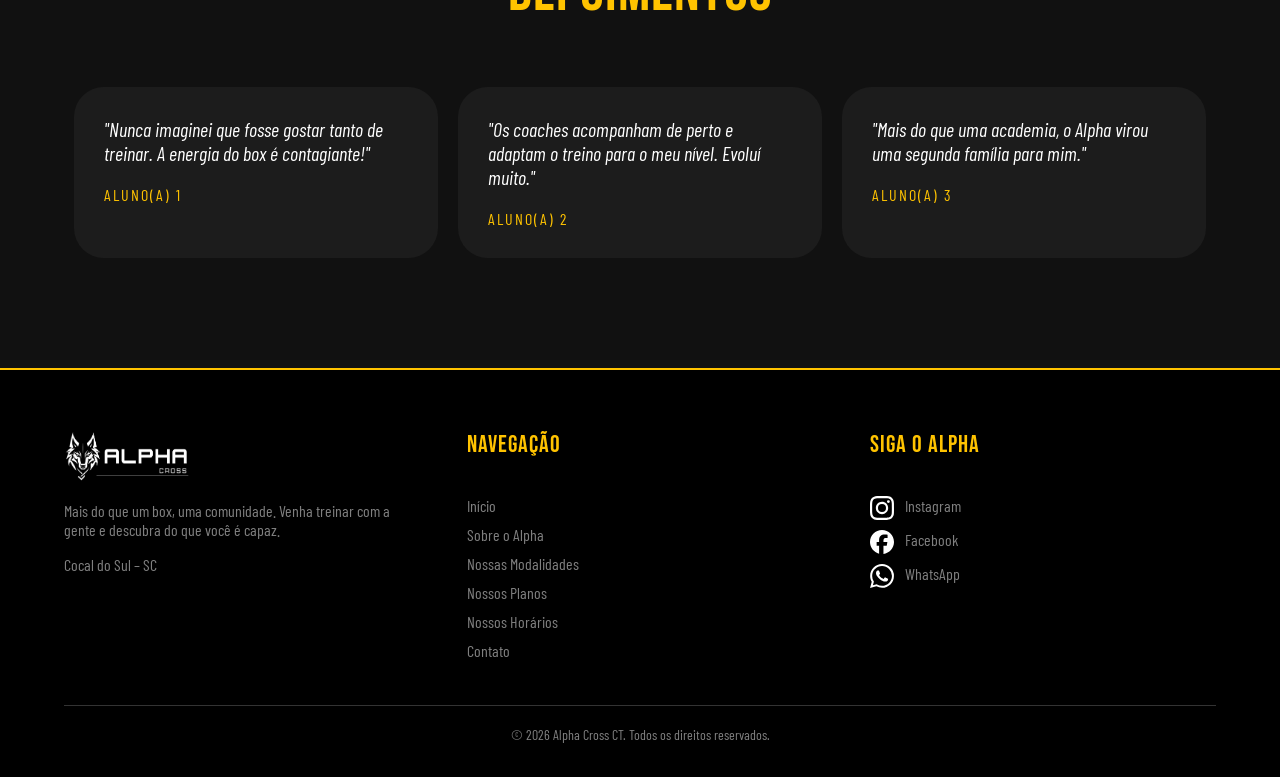
==== commit 25a4712d: "Tirando nome CrossFit do site" ====
--- a/index.html
+++ b/index.html
@@ -46,7 +46,7 @@
                     <!-- ALTERAÇÃO: <a> sem href virou <span>, link que não leva a lugar nenhum é erro de semântica -->
                     <span class="sub">Quem Somos</span>
                     <h2 class="titulo">Sobre o Alpha</h2>
-                    <p>O AlphaCross é um box de CrossFit localizado em Cocal do Sul – SC, criado para ajudar pessoas de diferentes níveis a superarem seus limites e alcançarem seus objetivos.</p>
+                    <p>O AlphaCross é um box de Crosstraining localizado em Cocal do Sul – SC, criado para ajudar pessoas de diferentes níveis a superarem seus limites e alcançarem seus objetivos.</p>
                     <p>Mais do que um lugar para treinar, somos um espaço de superação, disciplina, saúde e evolução. Venha conhecer o AlphaCross e descubra do que você é capaz!</p>
                     <!-- ALTERAÇÃO: na página inicial fica só um resumo, o botão leva para a página completa do Sobre -->
                     <a class="botao" href="sobre.html">Conheça nossa história</a>
